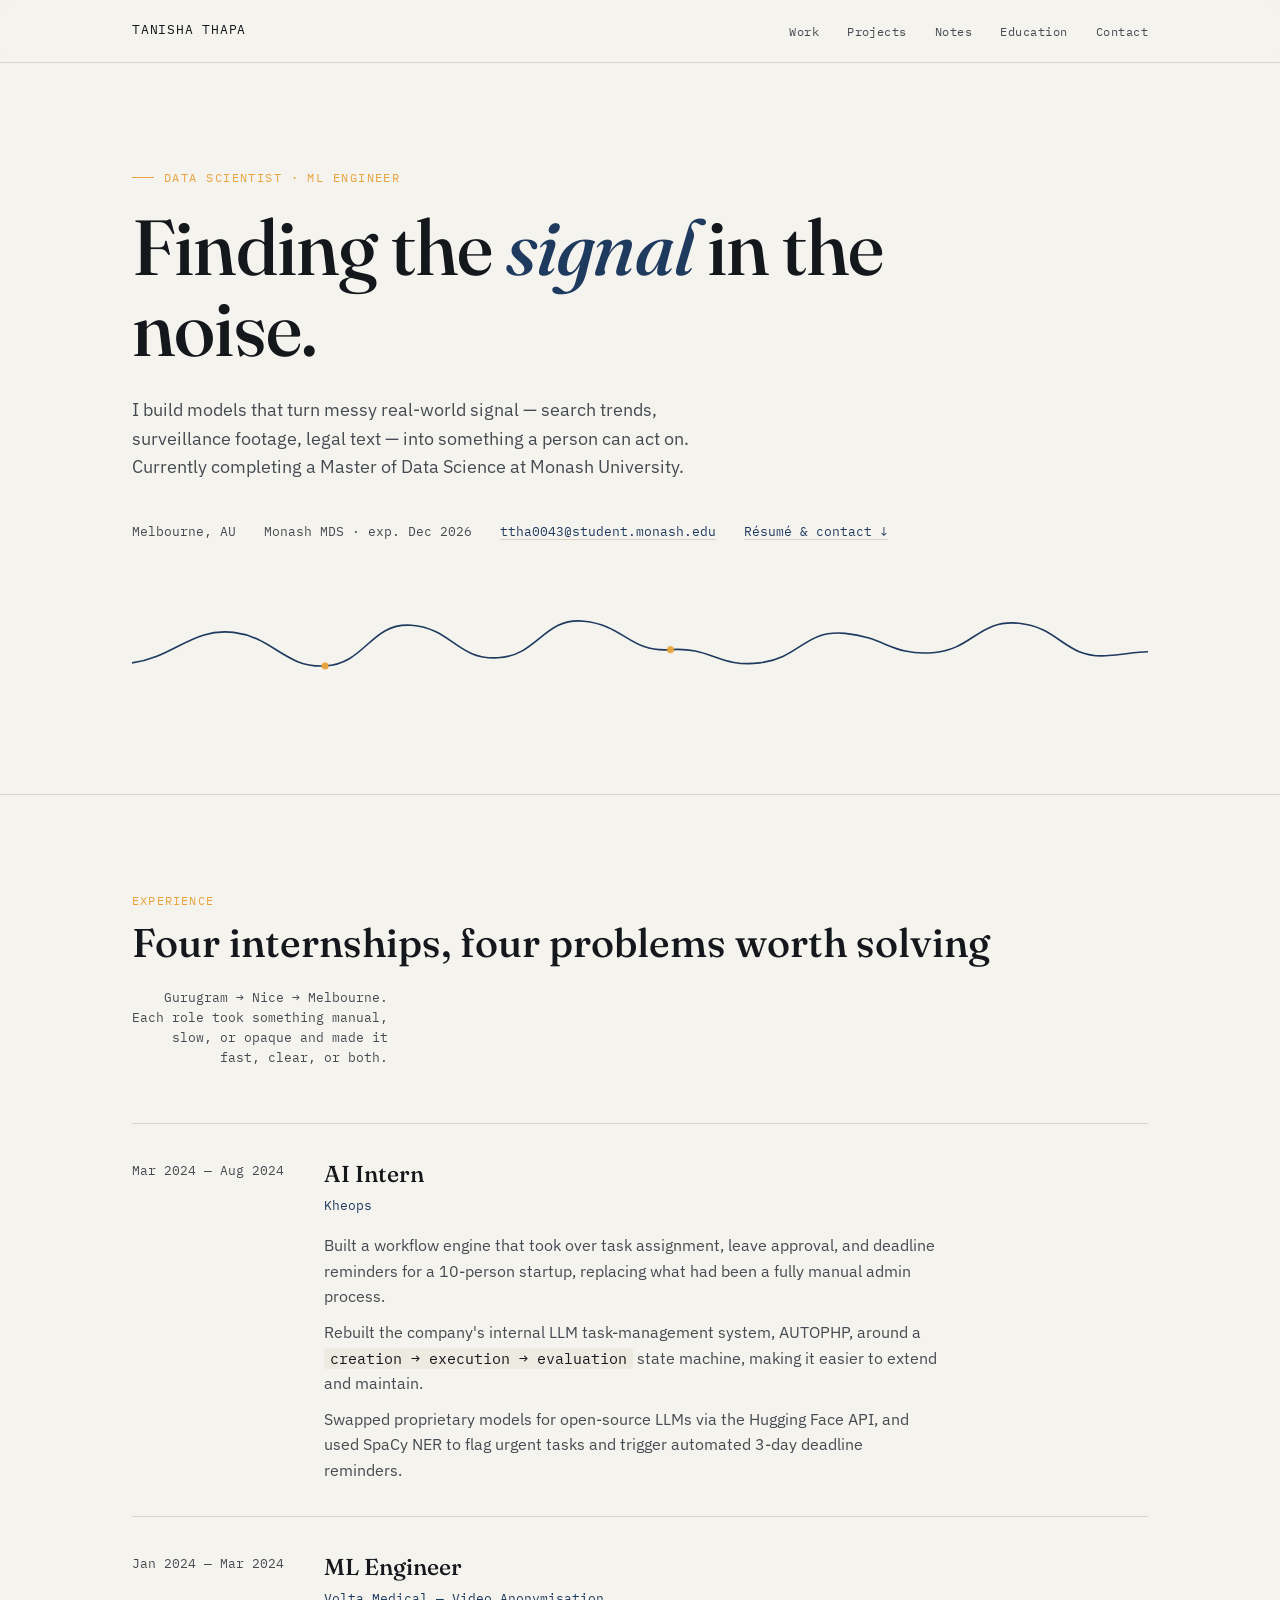
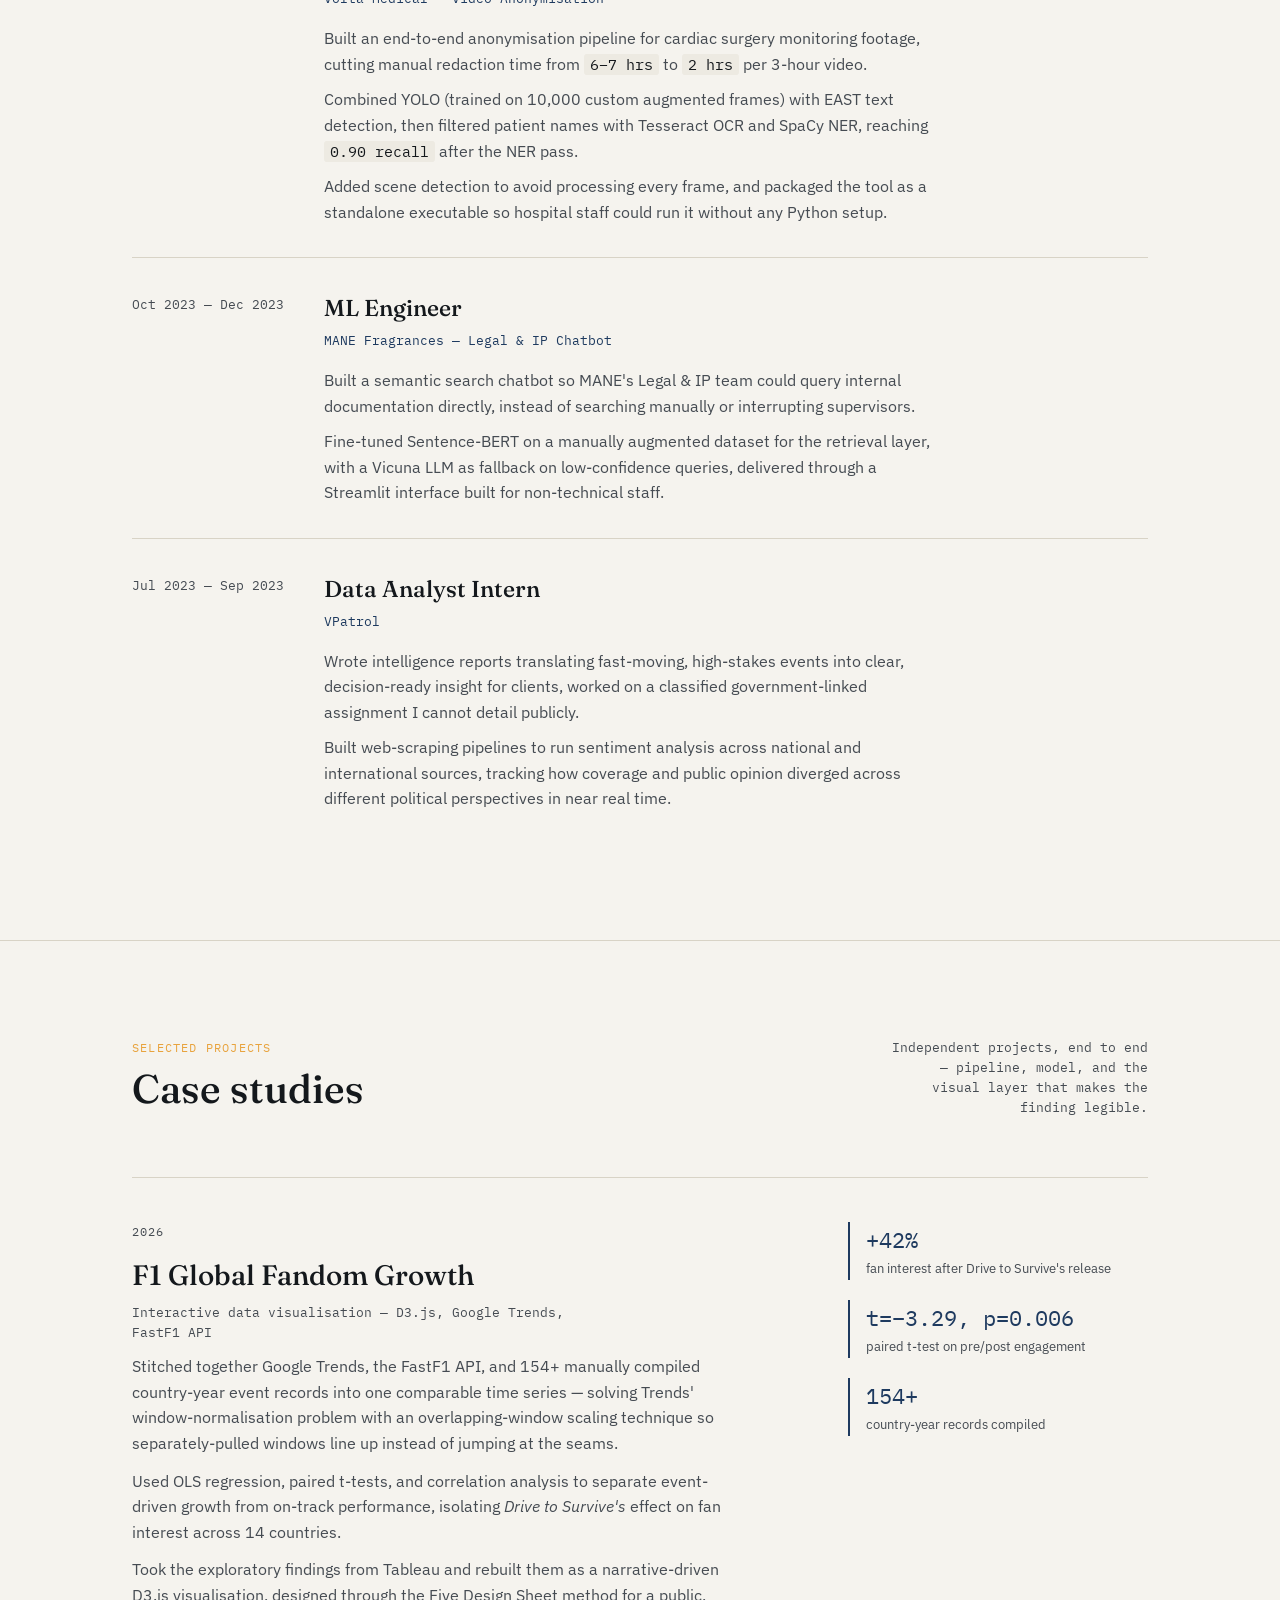
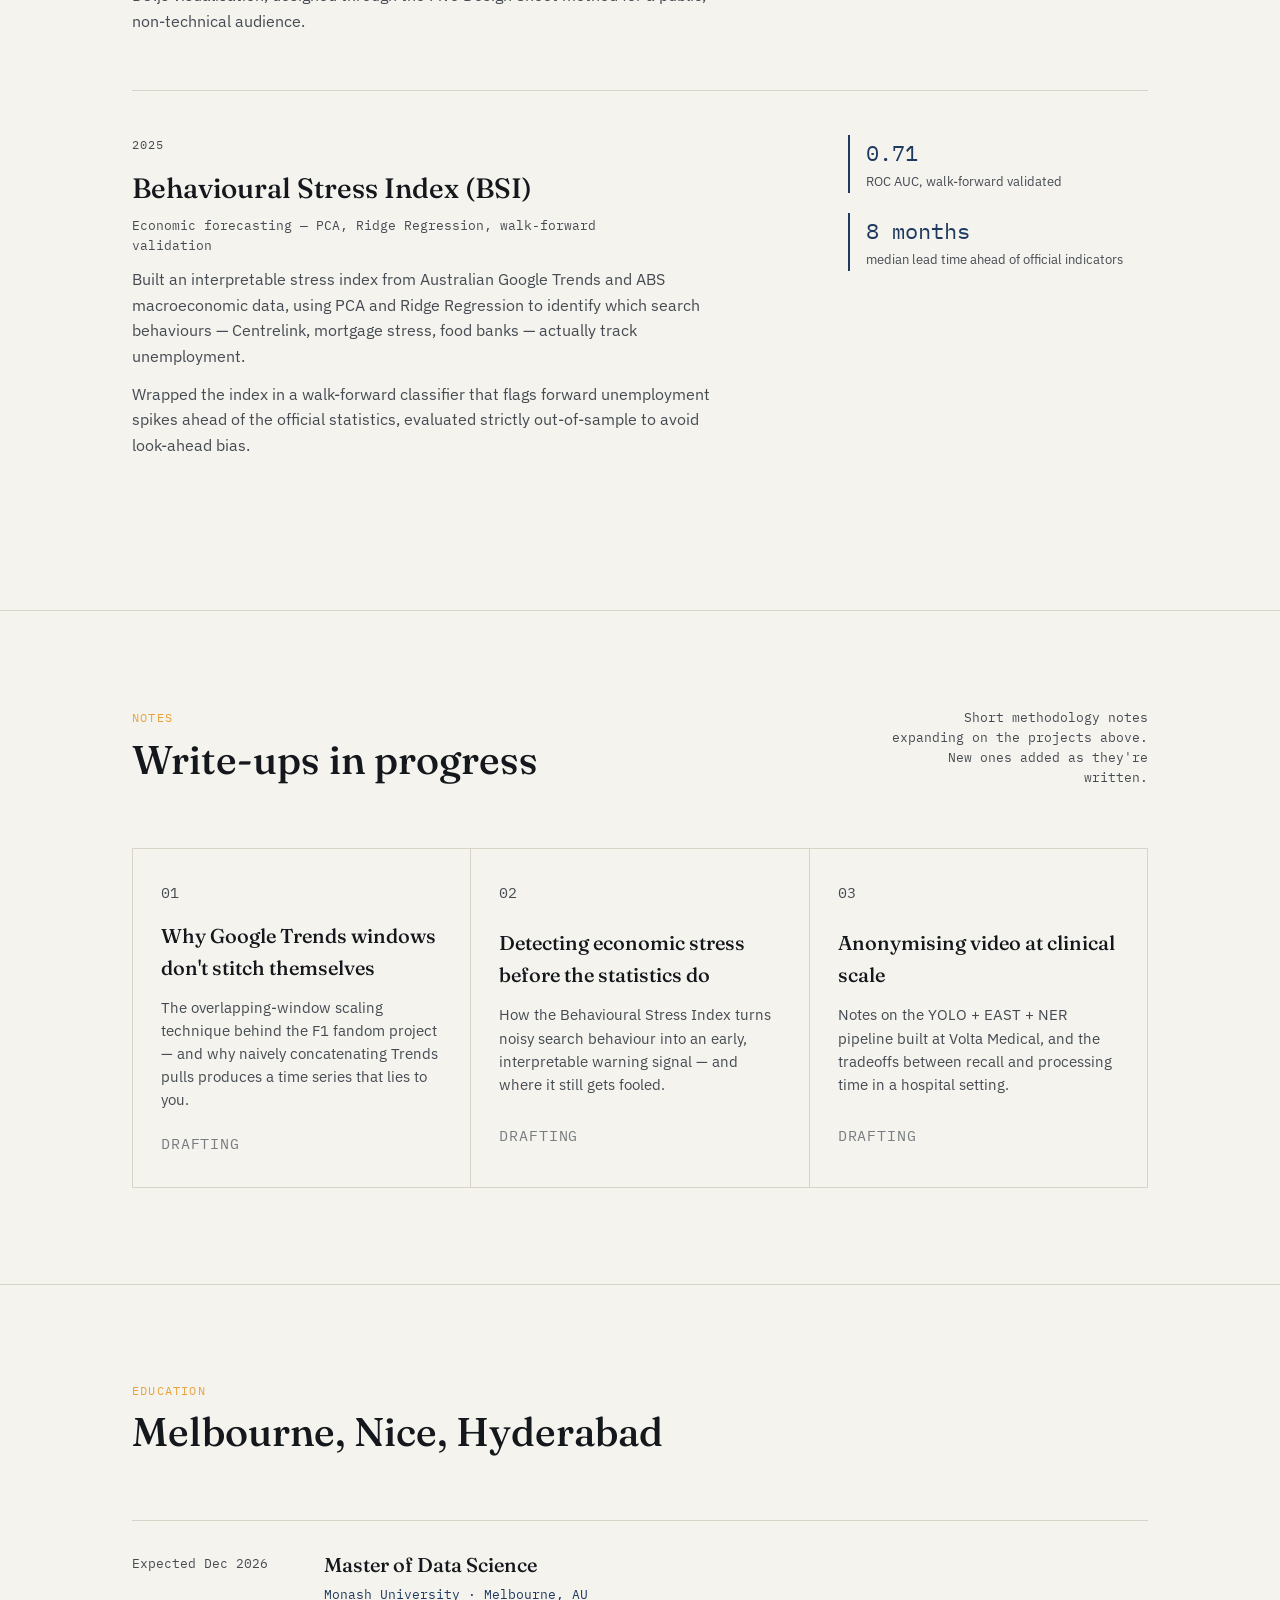
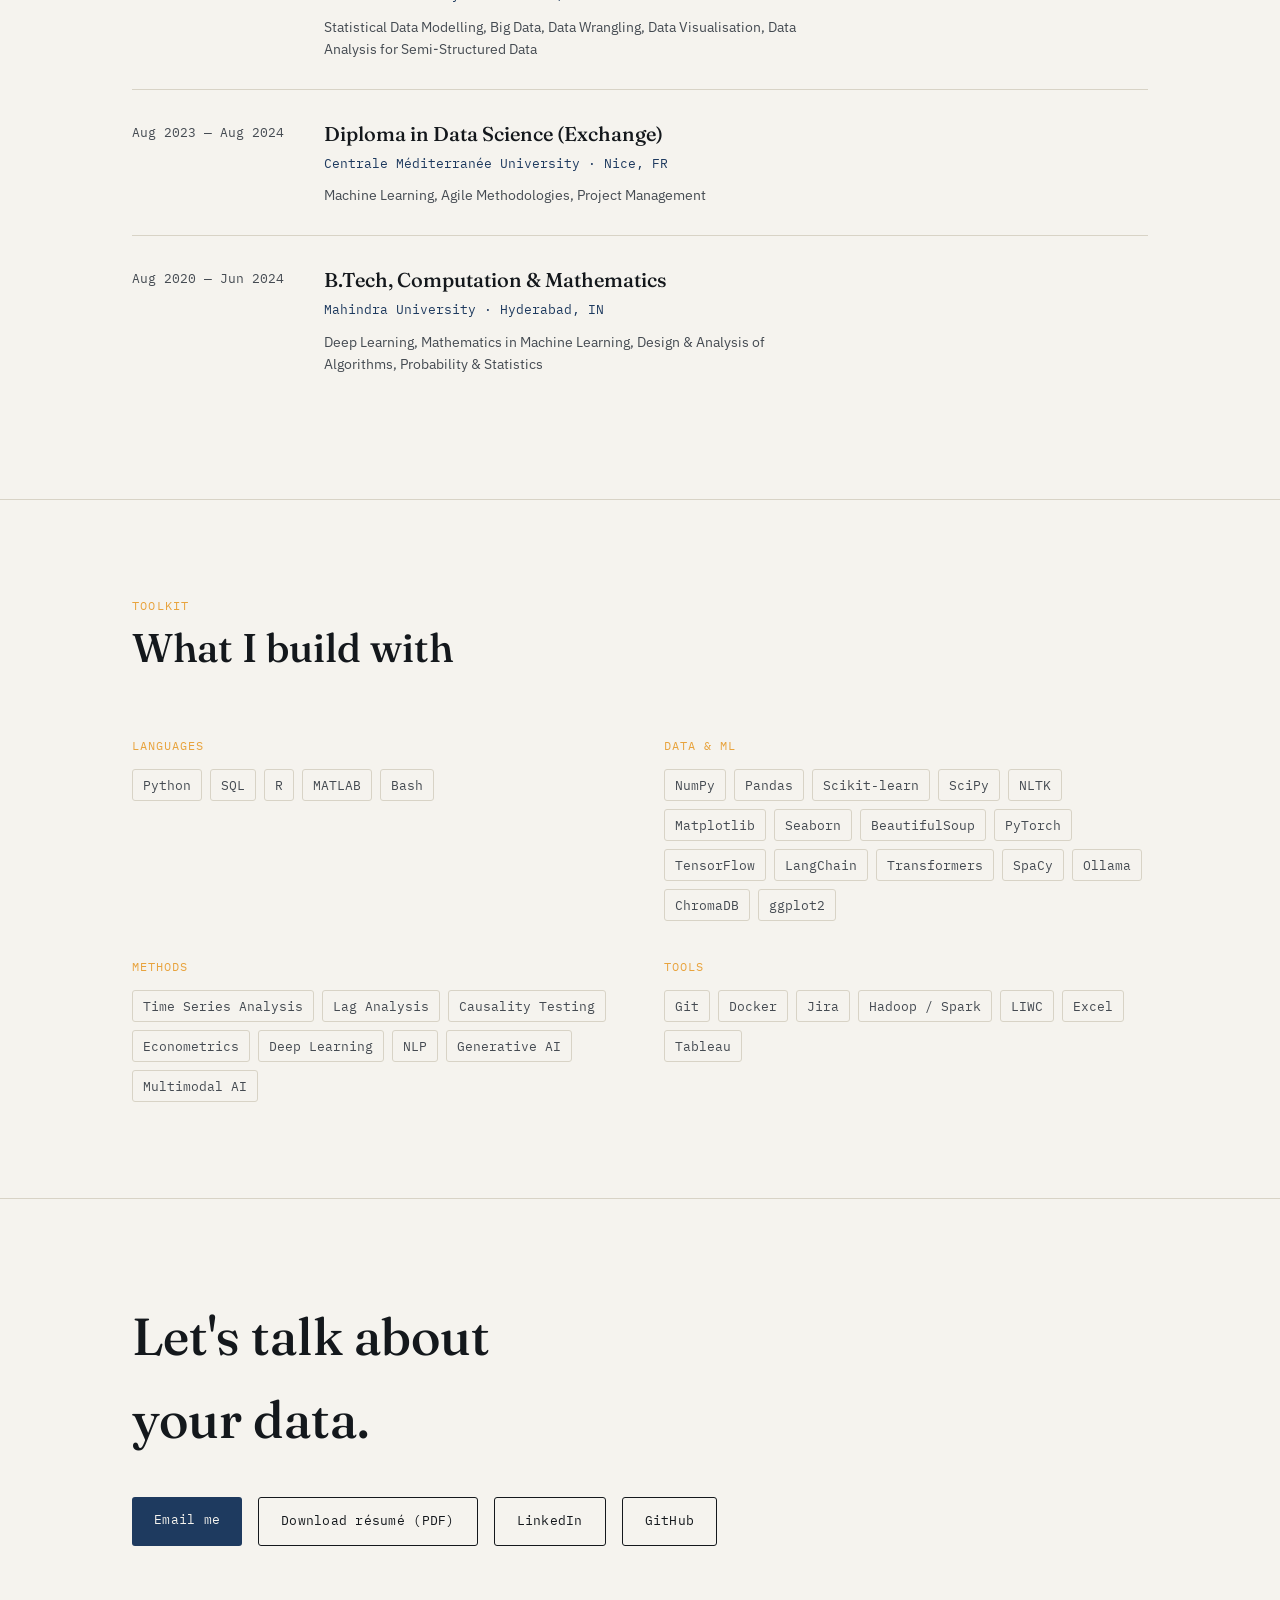
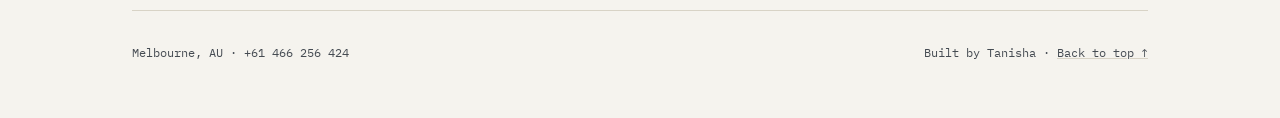
==== index.html @ ec7771fe "added links" ====
<!DOCTYPE html>
<html lang="en">
<head>
<meta charset="UTF-8">
<meta name="viewport" content="width=device-width, initial-scale=1.0">
<title>Tanisha Thapa — Data Scientist / ML Engineer</title>
<meta name="description" content="Portfolio and résumé of Tanisha Thapa, data scientist and ML engineer working across time series, NLP, and computer vision.">
<link rel="preconnect" href="https://fonts.googleapis.com">
<link rel="preconnect" href="https://fonts.gstatic.com" crossorigin>
<link href="https://fonts.googleapis.com/css2?family=Fraunces:ital,opsz,wght@0,9..144,400;0,9..144,500;0,9..144,600;1,9..144,500&family=IBM+Plex+Sans:wght@400;500;600&family=IBM+Plex+Mono:wght@400;500&display=swap" rel="stylesheet">
<style>
  :root{
    --paper:#F5F3EE;
    --paper-dim:#EDEAE2;
    --ink:#14181C;
    --ink-soft:#454B52;
    --line:#D8D3C6;
    --signal:#1E3A5F;
    --signal-soft:#3E5C82;
    --amber:#C4791E;
    --amber-soft:#E8A33D;
    --font-display:'Fraunces', serif;
    --font-body:'IBM Plex Sans', sans-serif;
    --font-mono:'IBM Plex Mono', monospace;
  }

  *{box-sizing:border-box; margin:0; padding:0;}

  html{scroll-behavior:smooth;}

  @media (prefers-reduced-motion: reduce){
    html{scroll-behavior:auto;}
    *{animation-duration:0.01ms !important; animation-iteration-count:1 !important; transition-duration:0.01ms !important;}
  }

  body{
    background:var(--paper);
    color:var(--ink);
    font-family:var(--font-body);
    line-height:1.6;
    -webkit-font-smoothing:antialiased;
    overflow-x:hidden;
  }

  a{color:inherit;}

  .wrap{
    max-width:1080px;
    margin:0 auto;
    padding:0 32px;
  }

  /* ---------- NAV ---------- */
  header.nav{
    position:fixed;
    top:0; left:0; right:0;
    z-index:100;
    background:rgba(245,243,238,0.86);
    backdrop-filter:blur(8px);
    border-bottom:1px solid var(--line);
  }
  .nav-inner{
    max-width:1080px;
    margin:0 auto;
    padding:18px 32px;
    display:flex;
    align-items:center;
    justify-content:space-between;
  }
  .nav-name{
    font-family:var(--font-mono);
    font-size:13px;
    letter-spacing:0.06em;
    text-decoration:none;
  }
  .nav-links{
    display:flex;
    gap:28px;
    list-style:none;
  }
  .nav-links a{
    font-family:var(--font-mono);
    font-size:12px;
    letter-spacing:0.04em;
    text-decoration:none;
    color:var(--ink-soft);
    position:relative;
    padding-bottom:3px;
  }
  .nav-links a:hover, .nav-links a:focus-visible{color:var(--signal);}
  .nav-links a::after{
    content:'';
    position:absolute;
    left:0; right:0; bottom:0;
    height:1px;
    background:var(--signal);
    transform:scaleX(0);
    transform-origin:left;
    transition:transform .25s ease;
  }
  .nav-links a:hover::after{transform:scaleX(1);}
  .nav-toggle{display:none;}

  @media (max-width:680px){
    .nav-links{display:none;}
  }

  /* ---------- HERO ---------- */
  .hero{
    padding:168px 0 96px;
    position:relative;
  }
  .eyebrow{
    font-family:var(--font-mono);
    font-size:12px;
    letter-spacing:0.12em;
    text-transform:uppercase;
    color:var(--amber-soft);
    margin-bottom:20px;
    display:flex;
    align-items:center;
    gap:10px;
  }
  .eyebrow::before{
    content:'';
    width:22px; height:1px;
    background:var(--amber-soft);
    display:inline-block;
  }
  h1.headline{
    font-family:var(--font-display);
    font-weight:500;
    font-size:clamp(40px, 7vw, 78px);
    line-height:1.03;
    letter-spacing:-0.01em;
    max-width:16ch;
  }
  h1.headline em{
    font-style:italic;
    font-weight:500;
    color:var(--signal);
  }
  .hero-sub{
    margin-top:28px;
    max-width:52ch;
    font-size:18px;
    color:var(--ink-soft);
  }
  .hero-meta{
    margin-top:40px;
    display:flex;
    flex-wrap:wrap;
    gap:10px 28px;
    font-family:var(--font-mono);
    font-size:13px;
    color:var(--ink-soft);
  }
  .hero-meta span{display:flex; align-items:center; gap:8px;}
  .hero-meta a{
    color:var(--signal);
    text-decoration:underline;
    text-decoration-color:var(--line);
    text-underline-offset:3px;
  }
  .hero-meta a:hover{text-decoration-color:var(--signal);}

  .signal-line{
    margin-top:64px;
    width:100%;
    height:auto;
    display:block;
  }
  .signal-line path{
    fill:none;
    stroke:var(--signal);
    stroke-width:1.6;
    stroke-linecap:round;
    stroke-linejoin:round;
    stroke-dasharray:1400;
    stroke-dashoffset:1400;
    animation:draw 2.4s ease forwards .3s;
  }
  .signal-line .seam{
    fill:var(--amber-soft);
    opacity:0;
    animation:fadeIn .6s ease forwards;
  }
  @keyframes draw{ to{stroke-dashoffset:0;} }
  @keyframes fadeIn{ to{opacity:1;} }

  /* ---------- SECTION SCAFFOLDING ---------- */
  section{
    padding:96px 0;
    border-top:1px solid var(--line);
  }
  .section-head{
    display:flex;
    justify-content:space-between;
    align-items:baseline;
    flex-wrap:wrap;
    gap:12px;
    margin-bottom:56px;
  }
  .section-tag{
    font-family:var(--font-mono);
    font-size:12px;
    letter-spacing:0.1em;
    text-transform:uppercase;
    color:var(--amber-soft);
  }
  .section-title{
    font-family:var(--font-display);
    font-size:clamp(28px, 3.4vw, 40px);
    font-weight:500;
  }
  .section-note{
    font-family:var(--font-mono);
    font-size:12.5px;
    color:var(--ink-soft);
    max-width:32ch;
    text-align:right;
  }
  @media (max-width:680px){ .section-note{text-align:left;} }

  .reveal{
    opacity:0;
    transform:translateY(18px);
    transition:opacity .6s ease, transform .6s ease;
  }
  .reveal.in{opacity:1; transform:translateY(0);}

  /* ---------- EXPERIENCE ---------- */
  .role{
    display:grid;
    grid-template-columns:160px 1fr;
    gap:32px;
    padding:32px 0;
    border-top:1px solid var(--line);
  }
  .role:first-of-type{border-top:none;}
  .role-dates{
    font-family:var(--font-mono);
    font-size:12.5px;
    color:var(--ink-soft);
    padding-top:4px;
  }
  .role-title{
    font-family:var(--font-display);
    font-size:23px;
    font-weight:500;
  }
  .role-org{
    font-family:var(--font-mono);
    font-size:13px;
    color:var(--signal);
    margin-top:4px;
    margin-bottom:16px;
  }
  .role p{
    color:var(--ink-soft);
    max-width:62ch;
    margin-bottom:10px;
  }
  .role p:last-child{margin-bottom:0;}
  .stat-inline{
    font-family:var(--font-mono);
    color:var(--ink);
    background:var(--paper-dim);
    padding:1px 6px;
    border-radius:3px;
    font-size:0.92em;
  }
  @media (max-width:680px){
    .role{grid-template-columns:1fr;}
  }

  /* ---------- PROJECTS ---------- */
  .project{
    border-top:1px solid var(--line);
    padding:44px 0;
    display:grid;
    grid-template-columns:1fr 300px;
    gap:48px;
  }
  .project:first-of-type{border-top:none;}
  @media (max-width:800px){
    .project{grid-template-columns:1fr;}
  }
  .project-year{
    font-family:var(--font-mono);
    font-size:12px;
    color:var(--amber-soft);
    letter-spacing:0.08em;
  }
  .project-title{
    font-family:var(--font-display);
    font-size:28px;
    font-weight:500;
    margin-top:8px;
    margin-bottom:4px;
  }
  .project-kind{
    font-family:var(--font-mono);
    font-size:12.5px;
    color:var(--ink-soft);
    margin-bottom:18px;
  }
  .project p{
    color:var(--ink-soft);
    max-width:60ch;
    margin-bottom:12px;
  }
  .stat-block{
    display:flex;
    flex-direction:column;
    gap:20px;
  }
  .stat{
    border-left:2px solid var(--signal);
    padding-left:16px;
  }
  .stat .num{
    font-family:var(--font-mono);
    font-size:22px;
    color:var(--signal);
    display:block;
  }
  .stat .label{
    font-size:13px;
    color:var(--ink-soft);
    margin-top:2px;
    display:block;
  }

  /* ---------- NOTES ---------- */
  .notes-grid{
    display:grid;
    grid-template-columns:repeat(3,1fr);
    gap:1px;
    background:var(--line);
    border:1px solid var(--line);
  }
  @media (max-width:800px){
    .notes-grid{grid-template-columns:1fr;}
  }
  .note-card{
    background:var(--paper);
    padding:32px 28px;
    display:flex;
    flex-direction:column;
    min-height:220px;
  }
  .note-num{
    font-family:var(--font-mono);
    font-size:12px;
    color:var(--amber-soft);
    margin-bottom:16px;
  }
  .note-title{
    font-family:var(--font-display);
    font-size:20px;
    font-weight:500;
    margin-bottom:12px;
  }
  .note-card p{
    color:var(--ink-soft);
    font-size:14.5px;
    flex-grow:1;
  }
  .note-status{
    font-family:var(--font-mono);
    font-size:11px;
    letter-spacing:0.06em;
    text-transform:uppercase;
    color:var(--ink-soft);
    margin-top:20px;
    opacity:0.7;
  }

  /* ---------- EDUCATION ---------- */
  .edu-item{
    display:grid;
    grid-template-columns:160px 1fr;
    gap:32px;
    padding:28px 0;
    border-top:1px solid var(--line);
  }
  .edu-item:first-of-type{border-top:none;}
  @media (max-width:680px){ .edu-item{grid-template-columns:1fr;} }
  .edu-dates{
    font-family:var(--font-mono);
    font-size:12.5px;
    color:var(--ink-soft);
    padding-top:4px;
  }
  .edu-degree{
    font-family:var(--font-display);
    font-size:20px;
    font-weight:500;
  }
  .edu-school{
    font-family:var(--font-mono);
    font-size:13px;
    color:var(--signal);
    margin:4px 0 10px;
  }
  .edu-courses{
    color:var(--ink-soft);
    font-size:14px;
    max-width:60ch;
  }

  /* ---------- SKILLS ---------- */
  .skill-groups{
    display:grid;
    grid-template-columns:repeat(2, 1fr);
    gap:36px 48px;
  }
  @media (max-width:680px){ .skill-groups{grid-template-columns:1fr;} }
  .skill-group-title{
    font-family:var(--font-mono);
    font-size:12px;
    letter-spacing:0.08em;
    text-transform:uppercase;
    color:var(--amber-soft);
    margin-bottom:14px;
  }
  .tags{
    display:flex;
    flex-wrap:wrap;
    gap:8px;
  }
  .tag{
    font-family:var(--font-mono);
    font-size:12.5px;
    border:1px solid var(--line);
    padding:5px 10px;
    border-radius:3px;
    color:var(--ink-soft);
  }

  /* ---------- CONTACT / FOOTER ---------- */
  footer{
    padding:96px 0 56px;
    border-top:1px solid var(--line);
  }
  .footer-headline{
    font-family:var(--font-display);
    font-size:clamp(30px, 5vw, 52px);
    font-weight:500;
    max-width:14ch;
    margin-bottom:36px;
  }
  .footer-actions{
    display:flex;
    flex-wrap:wrap;
    gap:16px;
    margin-bottom:64px;
  }
  .btn{
    font-family:var(--font-mono);
    font-size:13px;
    text-decoration:none;
    padding:13px 22px;
    border-radius:3px;
    display:inline-block;
    letter-spacing:0.02em;
  }
  .btn-primary{
    background:var(--signal);
    color:var(--paper);
  }
  .btn-primary:hover{background:var(--signal-soft);}
  .btn-ghost{
    border:1px solid var(--ink);
    color:var(--ink);
  }
  .btn-ghost:hover{background:var(--ink); color:var(--paper);}
  .footer-bottom{
    display:flex;
    justify-content:space-between;
    align-items:center;
    flex-wrap:wrap;
    gap:16px;
    font-family:var(--font-mono);
    font-size:12px;
    color:var(--ink-soft);
    padding-top:32px;
    border-top:1px solid var(--line);
  }
  .footer-bottom a{text-decoration:underline; text-decoration-color:var(--line);}
  .footer-bottom a:hover{color:var(--signal); text-decoration-color:var(--signal);}

  /* focus visibility */
  a:focus-visible, button:focus-visible{
    outline:2px solid var(--signal);
    outline-offset:3px;
  }
</style>
</head>
<body>

<header class="nav">
  <div class="nav-inner">
    <a href="#top" class="nav-name">TANISHA THAPA</a>
    <ul class="nav-links">
      <li><a href="#work">Work</a></li>
      <li><a href="#projects">Projects</a></li>
      <li><a href="#notes">Notes</a></li>
      <li><a href="#education">Education</a></li>
      <li><a href="#contact">Contact</a></li>
    </ul>
  </div>
</header>

<main id="top">

  <!-- HERO -->
  <section class="hero" style="border-top:none; padding-bottom:96px;">
    <div class="wrap">
      <p class="eyebrow">Data Scientist · ML Engineer</p>
      <h1 class="headline">Finding the <em>signal</em> in the noise.</h1>
      <p class="hero-sub">I build models that turn messy real-world signal — search trends, surveillance footage, legal text — into something a person can act on. Currently completing a Master of Data Science at Monash University.</p>
      <div class="hero-meta">
        <span>Melbourne, AU</span>
        <span>Monash MDS · exp. Dec 2026</span>
        <span><a href="mailto:ttha0043@student.monash.edu">ttha0043@student.monash.edu</a></span>
        <span><a href="#contact">Résumé &amp; contact ↓</a></span>
      </div>

      <svg class="signal-line" viewBox="0 0 1000 90" preserveAspectRatio="none" aria-hidden="true">
        <path d="M0,55 C40,50 60,20 100,25 C140,30 150,60 190,58 L190,58 C230,56 235,15 275,18 C315,21 320,52 360,50
                 C400,48 405,10 445,14 C485,18 490,45 530,42 L530,42 C570,39 578,60 618,55 C658,50 662,22 702,26
                 C742,30 748,48 788,45 C828,42 833,12 873,16 C913,20 918,50 958,48 C978,47 985,44 1000,44"/>
        <circle class="seam" cx="190" cy="58" r="3.5" style="animation-delay:1.1s"/>
        <circle class="seam" cx="530" cy="42" r="3.5" style="animation-delay:1.6s"/>
      </svg>
    </div>
  </section>

  <!-- EXPERIENCE -->
  <section id="work">
    <div class="wrap">
      <div class="section-head reveal">
        <div>
          <p class="section-tag">Experience</p>
          <h2 class="section-title">Four internships, four problems worth solving</h2>
        </div>
        <p class="section-note">Gurugram → Nice → Melbourne. Each role took something manual, slow, or opaque and made it fast, clear, or both.</p>
      </div>

      <div class="role reveal">
        <div class="role-dates">Mar 2024 — Aug 2024</div>
        <div>
          <div class="role-title">AI Intern</div>
          <div class="role-org">Kheops</div>
          <p>Built a workflow engine that took over task assignment, leave approval, and deadline reminders for a 10-person startup, replacing what had been a fully manual admin process.</p>
          <p>Rebuilt the company's internal LLM task-management system, AUTOPHP, around a <span class="stat-inline">creation → execution → evaluation</span> state machine, making it easier to extend and maintain.</p>
          <p>Swapped proprietary models for open-source LLMs via the Hugging Face API, and used SpaCy NER to flag urgent tasks and trigger automated 3-day deadline reminders.</p>
        </div>
      </div>

      <div class="role reveal">
        <div class="role-dates">Jan 2024 — Mar 2024</div>
        <div>
          <div class="role-title">ML Engineer</div>
          <div class="role-org">Volta Medical — Video Anonymisation</div>
          <p>Built an end-to-end anonymisation pipeline for cardiac surgery monitoring footage, cutting manual redaction time from <span class="stat-inline">6–7 hrs</span> to <span class="stat-inline">2 hrs</span> per 3-hour video.</p>
          <p>Combined YOLO (trained on 10,000 custom augmented frames) with EAST text detection, then filtered patient names with Tesseract OCR and SpaCy NER, reaching <span class="stat-inline">0.90 recall</span> after the NER pass.</p>
          <p>Added scene detection to avoid processing every frame, and packaged the tool as a standalone executable so hospital staff could run it without any Python setup.</p>
        </div>
      </div>

      <div class="role reveal">
        <div class="role-dates">Oct 2023 — Dec 2023</div>
        <div>
          <div class="role-title">ML Engineer</div>
          <div class="role-org">MANE Fragrances — Legal &amp; IP Chatbot</div>
          <p>Built a semantic search chatbot so MANE's Legal &amp; IP team could query internal documentation directly, instead of searching manually or interrupting supervisors.</p>
          <p>Fine-tuned Sentence-BERT on a manually augmented dataset for the retrieval layer, with a Vicuna LLM as fallback on low-confidence queries, delivered through a Streamlit interface built for non-technical staff.</p>
        </div>
      </div>

      <div class="role reveal">
        <div class="role-dates">Jul 2023 — Sep 2023</div>
        <div>
          <div class="role-title">Data Analyst Intern</div>
          <div class="role-org">VPatrol</div>
          <p>Wrote intelligence reports translating fast-moving, high-stakes events into clear, decision-ready insight for clients, worked on a classified government-linked assignment I cannot detail publicly.</p>
          <p>Built web-scraping pipelines to run sentiment analysis across national and international sources, tracking how coverage and public opinion diverged across different political perspectives in near real time.</p>
        </div>
      </div>
    </div>
  </section>

  <!-- PROJECTS -->
  <section id="projects">
    <div class="wrap">
      <div class="section-head reveal">
        <div>
          <p class="section-tag">Selected Projects</p>
          <h2 class="section-title">Case studies</h2>
        </div>
        <p class="section-note">Independent projects, end to end — pipeline, model, and the visual layer that makes the finding legible.</p>
      </div>

      <div class="project reveal">
        <div>
          <p class="project-year">2026</p>
          <h3 class="project-title">F1 Global Fandom Growth</h3>
          <p class="project-kind">Interactive data visualisation — D3.js, Google Trends, FastF1 API</p>
          <p>Stitched together Google Trends, the FastF1 API, and 154+ manually compiled country-year event records into one comparable time series — solving Trends' window-normalisation problem with an overlapping-window scaling technique so separately-pulled windows line up instead of jumping at the seams.</p>
          <p>Used OLS regression, paired t-tests, and correlation analysis to separate event-driven growth from on-track performance, isolating <em>Drive to Survive's</em> effect on fan interest across 14 countries.</p>
          <p>Took the exploratory findings from Tableau and rebuilt them as a narrative-driven D3.js visualisation, designed through the Five Design Sheet method for a public, non-technical audience.</p>
        </div>
        <div class="stat-block">
          <div class="stat"><span class="num">+42%</span><span class="label">fan interest after Drive to Survive's release</span></div>
          <div class="stat"><span class="num">t=−3.29, p=0.006</span><span class="label">paired t-test on pre/post engagement</span></div>
          <div class="stat"><span class="num">154+</span><span class="label">country-year records compiled</span></div>
        </div>
      </div>

      <div class="project reveal">
        <div>
          <p class="project-year">2025</p>
          <h3 class="project-title">Behavioural Stress Index (BSI)</h3>
          <p class="project-kind">Economic forecasting — PCA, Ridge Regression, walk-forward validation</p>
          <p>Built an interpretable stress index from Australian Google Trends and ABS macroeconomic data, using PCA and Ridge Regression to identify which search behaviours — Centrelink, mortgage stress, food banks — actually track unemployment.</p>
          <p>Wrapped the index in a walk-forward classifier that flags forward unemployment spikes ahead of the official statistics, evaluated strictly out-of-sample to avoid look-ahead bias.</p>
        </div>
        <div class="stat-block">
          <div class="stat"><span class="num">0.71</span><span class="label">ROC AUC, walk-forward validated</span></div>
          <div class="stat"><span class="num">8 months</span><span class="label">median lead time ahead of official indicators</span></div>
        </div>
      </div>
    </div>
  </section>

  <!-- NOTES / RESEARCH WRITE-UPS -->
  <section id="notes">
    <div class="wrap">
      <div class="section-head reveal">
        <div>
          <p class="section-tag">Notes</p>
          <h2 class="section-title">Write-ups in progress</h2>
        </div>
        <p class="section-note">Short methodology notes expanding on the projects above. New ones added as they're written.</p>
      </div>

      <div class="notes-grid reveal">
        <div class="note-card">
          <p class="note-num">01</p>
          <h3 class="note-title">Why Google Trends windows don't stitch themselves</h3>
          <p>The overlapping-window scaling technique behind the F1 fandom project — and why naively concatenating Trends pulls produces a time series that lies to you.</p>
          <p class="note-status">Drafting</p>
        </div>
        <div class="note-card">
          <p class="note-num">02</p>
          <h3 class="note-title">Detecting economic stress before the statistics do</h3>
          <p>How the Behavioural Stress Index turns noisy search behaviour into an early, interpretable warning signal — and where it still gets fooled.</p>
          <p class="note-status">Drafting</p>
        </div>
        <div class="note-card">
          <p class="note-num">03</p>
          <h3 class="note-title">Anonymising video at clinical scale</h3>
          <p>Notes on the YOLO + EAST + NER pipeline built at Volta Medical, and the tradeoffs between recall and processing time in a hospital setting.</p>
          <p class="note-status">Drafting</p>
        </div>
      </div>
    </div>
  </section>

  <!-- EDUCATION -->
  <section id="education">
    <div class="wrap">
      <div class="section-head reveal">
        <div>
          <p class="section-tag">Education</p>
          <h2 class="section-title">Melbourne, Nice, Hyderabad</h2>
        </div>
      </div>

      <div class="edu-item reveal">
        <div class="edu-dates">Expected Dec 2026</div>
        <div>
          <div class="edu-degree">Master of Data Science</div>
          <div class="edu-school">Monash University · Melbourne, AU</div>
          <p class="edu-courses">Statistical Data Modelling, Big Data, Data Wrangling, Data Visualisation, Data Analysis for Semi-Structured Data</p>
        </div>
      </div>

      <div class="edu-item reveal">
        <div class="edu-dates">Aug 2023 — Aug 2024</div>
        <div>
          <div class="edu-degree">Diploma in Data Science (Exchange)</div>
          <div class="edu-school">Centrale Méditerranée University · Nice, FR</div>
          <p class="edu-courses">Machine Learning, Agile Methodologies, Project Management</p>
        </div>
      </div>

      <div class="edu-item reveal">
        <div class="edu-dates">Aug 2020 — Jun 2024</div>
        <div>
          <div class="edu-degree">B.Tech, Computation &amp; Mathematics</div>
          <div class="edu-school">Mahindra University · Hyderabad, IN</div>
          <p class="edu-courses">Deep Learning, Mathematics in Machine Learning, Design &amp; Analysis of Algorithms, Probability &amp; Statistics</p>
        </div>
      </div>
    </div>
  </section>

  <!-- SKILLS -->
  <section id="skills">
    <div class="wrap">
      <div class="section-head reveal">
        <div>
          <p class="section-tag">Toolkit</p>
          <h2 class="section-title">What I build with</h2>
        </div>
      </div>

      <div class="skill-groups reveal">
        <div>
          <p class="skill-group-title">Languages</p>
          <div class="tags">
            <span class="tag">Python</span><span class="tag">SQL</span><span class="tag">R</span><span class="tag">MATLAB</span><span class="tag">Bash</span>
          </div>
        </div>
        <div>
          <p class="skill-group-title">Data &amp; ML</p>
          <div class="tags">
            <span class="tag">NumPy</span><span class="tag">Pandas</span><span class="tag">Scikit-learn</span><span class="tag">SciPy</span><span class="tag">NLTK</span><span class="tag">Matplotlib</span><span class="tag">Seaborn</span><span class="tag">BeautifulSoup</span><span class="tag">PyTorch</span><span class="tag">TensorFlow</span><span class="tag">LangChain</span><span class="tag">Transformers</span><span class="tag">SpaCy</span><span class="tag">Ollama</span><span class="tag">ChromaDB</span><span class="tag">ggplot2</span>
          </div>
        </div>
        <div>
          <p class="skill-group-title">Methods</p>
          <div class="tags">
            <span class="tag">Time Series Analysis</span><span class="tag">Lag Analysis</span><span class="tag">Causality Testing</span><span class="tag">Econometrics</span><span class="tag">Deep Learning</span><span class="tag">NLP</span><span class="tag">Generative AI</span><span class="tag">Multimodal AI</span>
          </div>
        </div>
        <div>
          <p class="skill-group-title">Tools</p>
          <div class="tags">
            <span class="tag">Git</span><span class="tag">Docker</span><span class="tag">Jira</span><span class="tag">Hadoop / Spark</span><span class="tag">LIWC</span><span class="tag">Excel</span><span class="tag">Tableau</span>
          </div>
        </div>
      </div>
    </div>
  </section>

  <!-- CONTACT / FOOTER -->
  <footer id="contact">
    <div class="wrap">
      <h2 class="footer-headline reveal">Let's talk about your data.</h2>
      <div class="footer-actions reveal">
        <a class="btn btn-primary" href="mailto:ttha0043@student.monash.edu">Email me</a>
        <a class="btn btn-ghost" href="Tanisha_Thapa_Resume.pdf" download>Download résumé (PDF)</a>
        <a class="btn btn-ghost" href="https://www.linkedin.com/in/tanisha-thapa-26b1b5231/" target="_blank" rel="noopener">LinkedIn</a>
        <a class="btn btn-ghost" href="https://github.com/dead-phoenix" target="_blank" rel="noopener">GitHub</a>
      </div>
      <div class="footer-bottom">
        <span>Melbourne, AU · +61 466 256 424</span>
        <span>Built by Tanisha · <a href="#top">Back to top ↑</a></span>
      </div>
    </div>
  </footer>

</main>

<script>
  // Scroll-reveal
  const revealEls = document.querySelectorAll('.reveal');
  if ('IntersectionObserver' in window){
    const io = new IntersectionObserver((entries)=>{
      entries.forEach(e=>{
        if(e.isIntersecting){ e.target.classList.add('in'); io.unobserve(e.target); }
      });
    }, {threshold:0.12});
    revealEls.forEach(el=>io.observe(el));
  } else {
    revealEls.forEach(el=>el.classList.add('in'));
  }
</script>

</body>
</html>
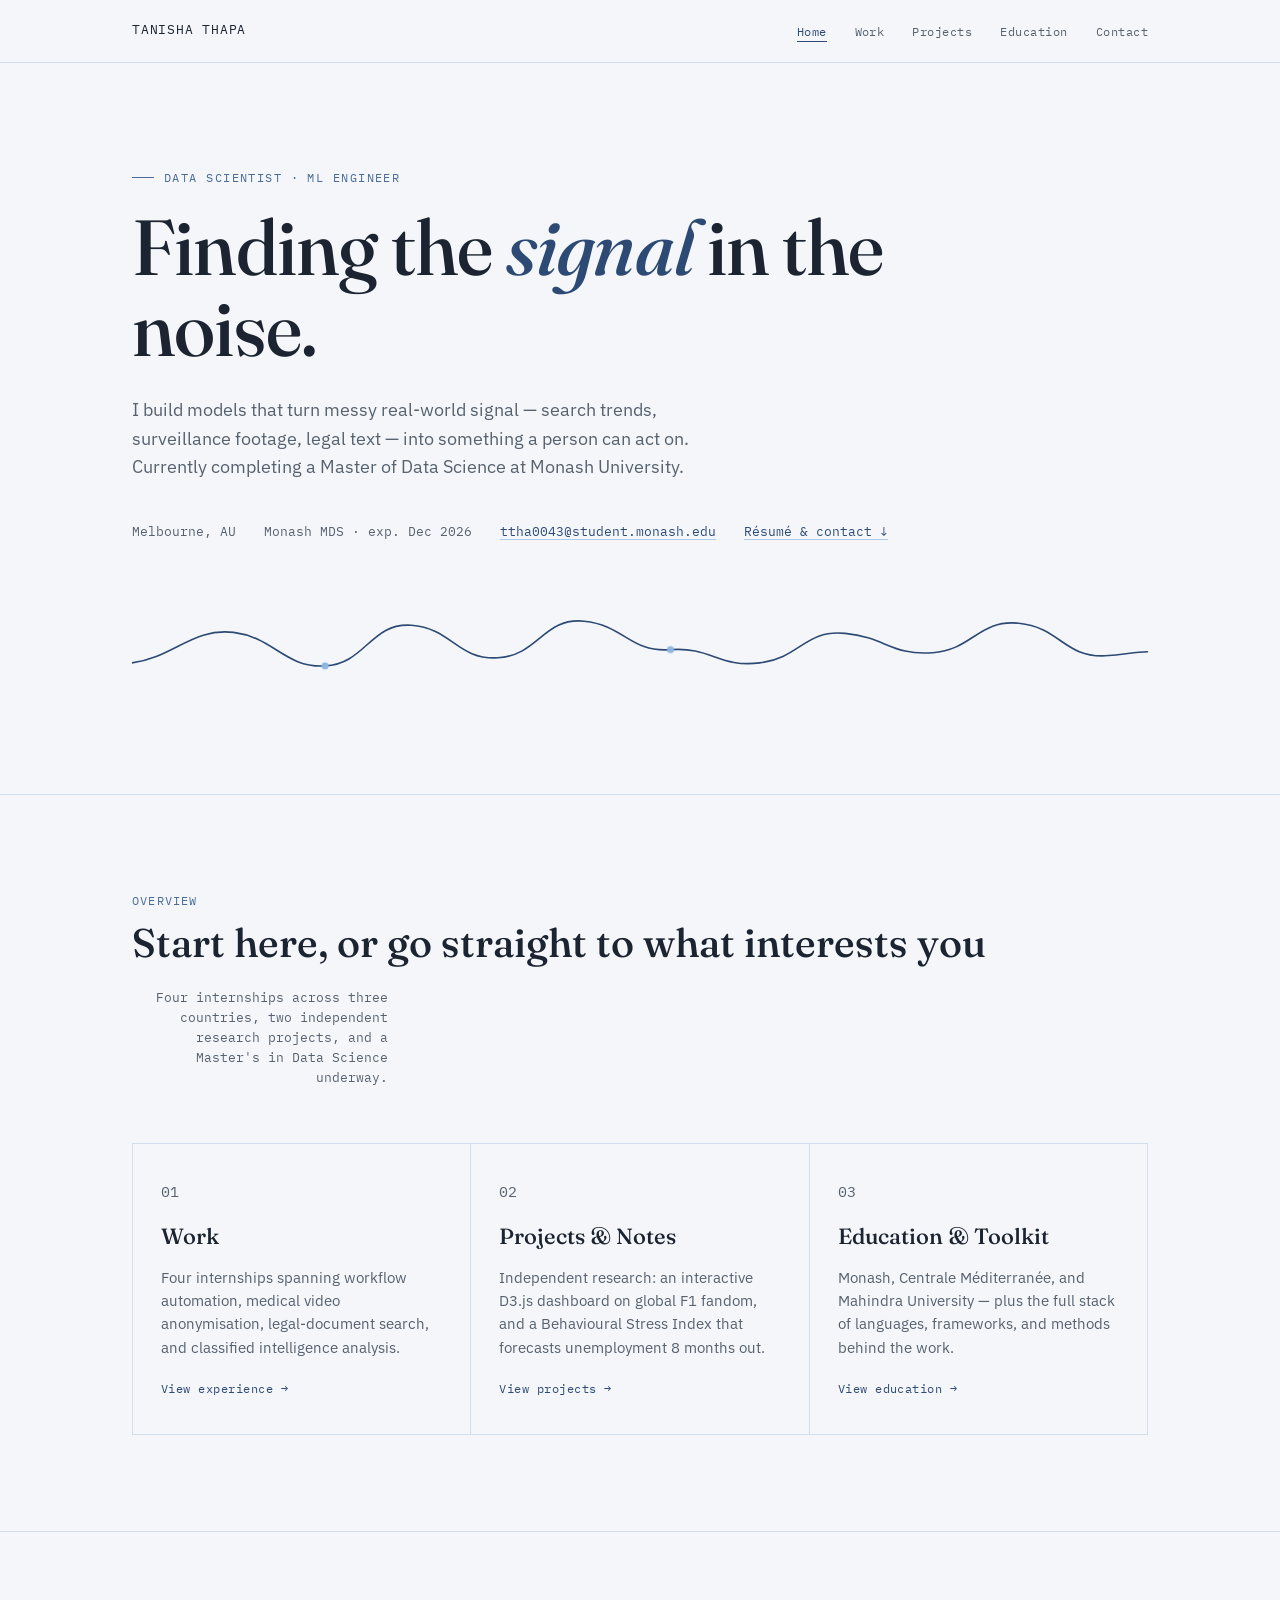
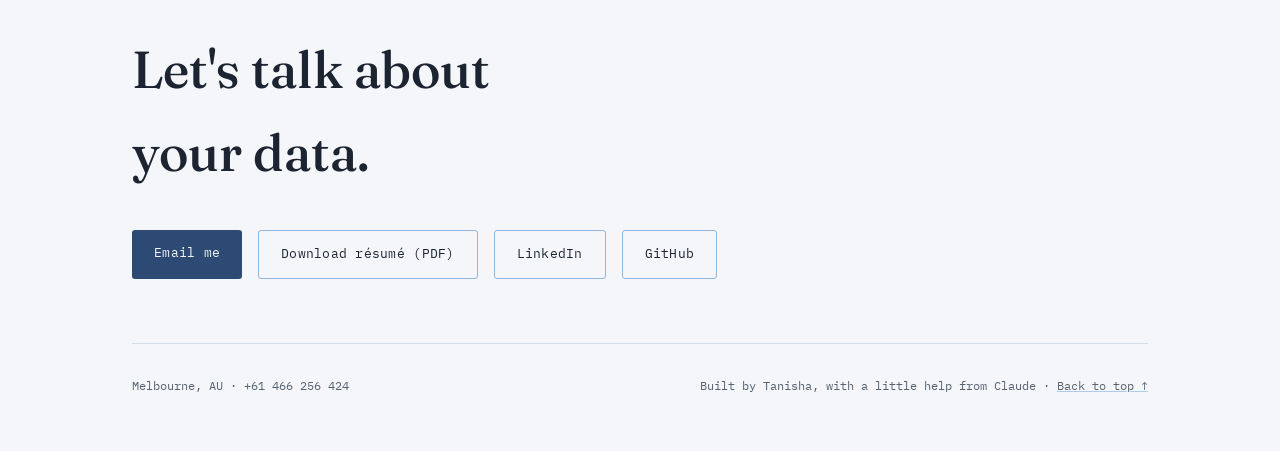
==== commit 38a28767: "we makin changes" ====
--- a/index.html
+++ b/index.html
@@ -5,509 +5,18 @@
 <meta name="viewport" content="width=device-width, initial-scale=1.0">
 <title>Tanisha Thapa — Data Scientist / ML Engineer</title>
 <meta name="description" content="Portfolio and résumé of Tanisha Thapa, data scientist and ML engineer working across time series, NLP, and computer vision.">
-<link rel="preconnect" href="https://fonts.googleapis.com">
-<link rel="preconnect" href="https://fonts.gstatic.com" crossorigin>
-<link href="https://fonts.googleapis.com/css2?family=Fraunces:ital,opsz,wght@0,9..144,400;0,9..144,500;0,9..144,600;1,9..144,500&family=IBM+Plex+Sans:wght@400;500;600&family=IBM+Plex+Mono:wght@400;500&display=swap" rel="stylesheet">
-<style>
-  :root{
-    --paper:#F5F3EE;
-    --paper-dim:#EDEAE2;
-    --ink:#14181C;
-    --ink-soft:#454B52;
-    --line:#D8D3C6;
-    --signal:#1E3A5F;
-    --signal-soft:#3E5C82;
-    --amber:#C4791E;
-    --amber-soft:#E8A33D;
-    --font-display:'Fraunces', serif;
-    --font-body:'IBM Plex Sans', sans-serif;
-    --font-mono:'IBM Plex Mono', monospace;
-  }
-
-  *{box-sizing:border-box; margin:0; padding:0;}
-
-  html{scroll-behavior:smooth;}
-
-  @media (prefers-reduced-motion: reduce){
-    html{scroll-behavior:auto;}
-    *{animation-duration:0.01ms !important; animation-iteration-count:1 !important; transition-duration:0.01ms !important;}
-  }
-
-  body{
-    background:var(--paper);
-    color:var(--ink);
-    font-family:var(--font-body);
-    line-height:1.6;
-    -webkit-font-smoothing:antialiased;
-    overflow-x:hidden;
-  }
-
-  a{color:inherit;}
-
-  .wrap{
-    max-width:1080px;
-    margin:0 auto;
-    padding:0 32px;
-  }
-
-  /* ---------- NAV ---------- */
-  header.nav{
-    position:fixed;
-    top:0; left:0; right:0;
-    z-index:100;
-    background:rgba(245,243,238,0.86);
-    backdrop-filter:blur(8px);
-    border-bottom:1px solid var(--line);
-  }
-  .nav-inner{
-    max-width:1080px;
-    margin:0 auto;
-    padding:18px 32px;
-    display:flex;
-    align-items:center;
-    justify-content:space-between;
-  }
-  .nav-name{
-    font-family:var(--font-mono);
-    font-size:13px;
-    letter-spacing:0.06em;
-    text-decoration:none;
-  }
-  .nav-links{
-    display:flex;
-    gap:28px;
-    list-style:none;
-  }
-  .nav-links a{
-    font-family:var(--font-mono);
-    font-size:12px;
-    letter-spacing:0.04em;
-    text-decoration:none;
-    color:var(--ink-soft);
-    position:relative;
-    padding-bottom:3px;
-  }
-  .nav-links a:hover, .nav-links a:focus-visible{color:var(--signal);}
-  .nav-links a::after{
-    content:'';
-    position:absolute;
-    left:0; right:0; bottom:0;
-    height:1px;
-    background:var(--signal);
-    transform:scaleX(0);
-    transform-origin:left;
-    transition:transform .25s ease;
-  }
-  .nav-links a:hover::after{transform:scaleX(1);}
-  .nav-toggle{display:none;}
-
-  @media (max-width:680px){
-    .nav-links{display:none;}
-  }
-
-  /* ---------- HERO ---------- */
-  .hero{
-    padding:168px 0 96px;
-    position:relative;
-  }
-  .eyebrow{
-    font-family:var(--font-mono);
-    font-size:12px;
-    letter-spacing:0.12em;
-    text-transform:uppercase;
-    color:var(--amber-soft);
-    margin-bottom:20px;
-    display:flex;
-    align-items:center;
-    gap:10px;
-  }
-  .eyebrow::before{
-    content:'';
-    width:22px; height:1px;
-    background:var(--amber-soft);
-    display:inline-block;
-  }
-  h1.headline{
-    font-family:var(--font-display);
-    font-weight:500;
-    font-size:clamp(40px, 7vw, 78px);
-    line-height:1.03;
-    letter-spacing:-0.01em;
-    max-width:16ch;
-  }
-  h1.headline em{
-    font-style:italic;
-    font-weight:500;
-    color:var(--signal);
-  }
-  .hero-sub{
-    margin-top:28px;
-    max-width:52ch;
-    font-size:18px;
-    color:var(--ink-soft);
-  }
-  .hero-meta{
-    margin-top:40px;
-    display:flex;
-    flex-wrap:wrap;
-    gap:10px 28px;
-    font-family:var(--font-mono);
-    font-size:13px;
-    color:var(--ink-soft);
-  }
-  .hero-meta span{display:flex; align-items:center; gap:8px;}
-  .hero-meta a{
-    color:var(--signal);
-    text-decoration:underline;
-    text-decoration-color:var(--line);
-    text-underline-offset:3px;
-  }
-  .hero-meta a:hover{text-decoration-color:var(--signal);}
-
-  .signal-line{
-    margin-top:64px;
-    width:100%;
-    height:auto;
-    display:block;
-  }
-  .signal-line path{
-    fill:none;
-    stroke:var(--signal);
-    stroke-width:1.6;
-    stroke-linecap:round;
-    stroke-linejoin:round;
-    stroke-dasharray:1400;
-    stroke-dashoffset:1400;
-    animation:draw 2.4s ease forwards .3s;
-  }
-  .signal-line .seam{
-    fill:var(--amber-soft);
-    opacity:0;
-    animation:fadeIn .6s ease forwards;
-  }
-  @keyframes draw{ to{stroke-dashoffset:0;} }
-  @keyframes fadeIn{ to{opacity:1;} }
-
-  /* ---------- SECTION SCAFFOLDING ---------- */
-  section{
-    padding:96px 0;
-    border-top:1px solid var(--line);
-  }
-  .section-head{
-    display:flex;
-    justify-content:space-between;
-    align-items:baseline;
-    flex-wrap:wrap;
-    gap:12px;
-    margin-bottom:56px;
-  }
-  .section-tag{
-    font-family:var(--font-mono);
-    font-size:12px;
-    letter-spacing:0.1em;
-    text-transform:uppercase;
-    color:var(--amber-soft);
-  }
-  .section-title{
-    font-family:var(--font-display);
-    font-size:clamp(28px, 3.4vw, 40px);
-    font-weight:500;
-  }
-  .section-note{
-    font-family:var(--font-mono);
-    font-size:12.5px;
-    color:var(--ink-soft);
-    max-width:32ch;
-    text-align:right;
-  }
-  @media (max-width:680px){ .section-note{text-align:left;} }
-
-  .reveal{
-    opacity:0;
-    transform:translateY(18px);
-    transition:opacity .6s ease, transform .6s ease;
-  }
-  .reveal.in{opacity:1; transform:translateY(0);}
-
-  /* ---------- EXPERIENCE ---------- */
-  .role{
-    display:grid;
-    grid-template-columns:160px 1fr;
-    gap:32px;
-    padding:32px 0;
-    border-top:1px solid var(--line);
-  }
-  .role:first-of-type{border-top:none;}
-  .role-dates{
-    font-family:var(--font-mono);
-    font-size:12.5px;
-    color:var(--ink-soft);
-    padding-top:4px;
-  }
-  .role-title{
-    font-family:var(--font-display);
-    font-size:23px;
-    font-weight:500;
-  }
-  .role-org{
-    font-family:var(--font-mono);
-    font-size:13px;
-    color:var(--signal);
-    margin-top:4px;
-    margin-bottom:16px;
-  }
-  .role p{
-    color:var(--ink-soft);
-    max-width:62ch;
-    margin-bottom:10px;
-  }
-  .role p:last-child{margin-bottom:0;}
-  .stat-inline{
-    font-family:var(--font-mono);
-    color:var(--ink);
-    background:var(--paper-dim);
-    padding:1px 6px;
-    border-radius:3px;
-    font-size:0.92em;
-  }
-  @media (max-width:680px){
-    .role{grid-template-columns:1fr;}
-  }
-
-  /* ---------- PROJECTS ---------- */
-  .project{
-    border-top:1px solid var(--line);
-    padding:44px 0;
-    display:grid;
-    grid-template-columns:1fr 300px;
-    gap:48px;
-  }
-  .project:first-of-type{border-top:none;}
-  @media (max-width:800px){
-    .project{grid-template-columns:1fr;}
-  }
-  .project-year{
-    font-family:var(--font-mono);
-    font-size:12px;
-    color:var(--amber-soft);
-    letter-spacing:0.08em;
-  }
-  .project-title{
-    font-family:var(--font-display);
-    font-size:28px;
-    font-weight:500;
-    margin-top:8px;
-    margin-bottom:4px;
-  }
-  .project-kind{
-    font-family:var(--font-mono);
-    font-size:12.5px;
-    color:var(--ink-soft);
-    margin-bottom:18px;
-  }
-  .project p{
-    color:var(--ink-soft);
-    max-width:60ch;
-    margin-bottom:12px;
-  }
-  .stat-block{
-    display:flex;
-    flex-direction:column;
-    gap:20px;
-  }
-  .stat{
-    border-left:2px solid var(--signal);
-    padding-left:16px;
-  }
-  .stat .num{
-    font-family:var(--font-mono);
-    font-size:22px;
-    color:var(--signal);
-    display:block;
-  }
-  .stat .label{
-    font-size:13px;
-    color:var(--ink-soft);
-    margin-top:2px;
-    display:block;
-  }
-
-  /* ---------- NOTES ---------- */
-  .notes-grid{
-    display:grid;
-    grid-template-columns:repeat(3,1fr);
-    gap:1px;
-    background:var(--line);
-    border:1px solid var(--line);
-  }
-  @media (max-width:800px){
-    .notes-grid{grid-template-columns:1fr;}
-  }
-  .note-card{
-    background:var(--paper);
-    padding:32px 28px;
-    display:flex;
-    flex-direction:column;
-    min-height:220px;
-  }
-  .note-num{
-    font-family:var(--font-mono);
-    font-size:12px;
-    color:var(--amber-soft);
-    margin-bottom:16px;
-  }
-  .note-title{
-    font-family:var(--font-display);
-    font-size:20px;
-    font-weight:500;
-    margin-bottom:12px;
-  }
-  .note-card p{
-    color:var(--ink-soft);
-    font-size:14.5px;
-    flex-grow:1;
-  }
-  .note-status{
-    font-family:var(--font-mono);
-    font-size:11px;
-    letter-spacing:0.06em;
-    text-transform:uppercase;
-    color:var(--ink-soft);
-    margin-top:20px;
-    opacity:0.7;
-  }
-
-  /* ---------- EDUCATION ---------- */
-  .edu-item{
-    display:grid;
-    grid-template-columns:160px 1fr;
-    gap:32px;
-    padding:28px 0;
-    border-top:1px solid var(--line);
-  }
-  .edu-item:first-of-type{border-top:none;}
-  @media (max-width:680px){ .edu-item{grid-template-columns:1fr;} }
-  .edu-dates{
-    font-family:var(--font-mono);
-    font-size:12.5px;
-    color:var(--ink-soft);
-    padding-top:4px;
-  }
-  .edu-degree{
-    font-family:var(--font-display);
-    font-size:20px;
-    font-weight:500;
-  }
-  .edu-school{
-    font-family:var(--font-mono);
-    font-size:13px;
-    color:var(--signal);
-    margin:4px 0 10px;
-  }
-  .edu-courses{
-    color:var(--ink-soft);
-    font-size:14px;
-    max-width:60ch;
-  }
-
-  /* ---------- SKILLS ---------- */
-  .skill-groups{
-    display:grid;
-    grid-template-columns:repeat(2, 1fr);
-    gap:36px 48px;
-  }
-  @media (max-width:680px){ .skill-groups{grid-template-columns:1fr;} }
-  .skill-group-title{
-    font-family:var(--font-mono);
-    font-size:12px;
-    letter-spacing:0.08em;
-    text-transform:uppercase;
-    color:var(--amber-soft);
-    margin-bottom:14px;
-  }
-  .tags{
-    display:flex;
-    flex-wrap:wrap;
-    gap:8px;
-  }
-  .tag{
-    font-family:var(--font-mono);
-    font-size:12.5px;
-    border:1px solid var(--line);
-    padding:5px 10px;
-    border-radius:3px;
-    color:var(--ink-soft);
-  }
-
-  /* ---------- CONTACT / FOOTER ---------- */
-  footer{
-    padding:96px 0 56px;
-    border-top:1px solid var(--line);
-  }
-  .footer-headline{
-    font-family:var(--font-display);
-    font-size:clamp(30px, 5vw, 52px);
-    font-weight:500;
-    max-width:14ch;
-    margin-bottom:36px;
-  }
-  .footer-actions{
-    display:flex;
-    flex-wrap:wrap;
-    gap:16px;
-    margin-bottom:64px;
-  }
-  .btn{
-    font-family:var(--font-mono);
-    font-size:13px;
-    text-decoration:none;
-    padding:13px 22px;
-    border-radius:3px;
-    display:inline-block;
-    letter-spacing:0.02em;
-  }
-  .btn-primary{
-    background:var(--signal);
-    color:var(--paper);
-  }
-  .btn-primary:hover{background:var(--signal-soft);}
-  .btn-ghost{
-    border:1px solid var(--ink);
-    color:var(--ink);
-  }
-  .btn-ghost:hover{background:var(--ink); color:var(--paper);}
-  .footer-bottom{
-    display:flex;
-    justify-content:space-between;
-    align-items:center;
-    flex-wrap:wrap;
-    gap:16px;
-    font-family:var(--font-mono);
-    font-size:12px;
-    color:var(--ink-soft);
-    padding-top:32px;
-    border-top:1px solid var(--line);
-  }
-  .footer-bottom a{text-decoration:underline; text-decoration-color:var(--line);}
-  .footer-bottom a:hover{color:var(--signal); text-decoration-color:var(--signal);}
-
-  /* focus visibility */
-  a:focus-visible, button:focus-visible{
-    outline:2px solid var(--signal);
-    outline-offset:3px;
-  }
-</style>
+<link rel="stylesheet" href="styles.css">
 </head>
 <body>
 
 <header class="nav">
   <div class="nav-inner">
-    <a href="#top" class="nav-name">TANISHA THAPA</a>
+    <a href="index.html" class="nav-name">TANISHA THAPA</a>
     <ul class="nav-links">
-      <li><a href="#work">Work</a></li>
-      <li><a href="#projects">Projects</a></li>
-      <li><a href="#notes">Notes</a></li>
-      <li><a href="#education">Education</a></li>
+      <li><a href="index.html" class="active">Home</a></li>
+      <li><a href="work.html">Work</a></li>
+      <li><a href="projects.html">Projects</a></li>
+      <li><a href="education.html">Education</a></li>
       <li><a href="#contact">Contact</a></li>
     </ul>
   </div>
@@ -515,7 +24,6 @@
 
 <main id="top">
 
-  <!-- HERO -->
   <section class="hero" style="border-top:none; padding-bottom:96px;">
     <div class="wrap">
       <p class="eyebrow">Data Scientist · ML Engineer</p>
@@ -538,217 +46,39 @@
     </div>
   </section>
 
-  <!-- EXPERIENCE -->
-  <section id="work">
+  <section>
     <div class="wrap">
       <div class="section-head reveal">
         <div>
-          <p class="section-tag">Experience</p>
-          <h2 class="section-title">Four internships, four problems worth solving</h2>
+          <p class="section-tag">Overview</p>
+          <h2 class="section-title">Start here, or go straight to what interests you</h2>
         </div>
-        <p class="section-note">Gurugram → Nice → Melbourne. Each role took something manual, slow, or opaque and made it fast, clear, or both.</p>
+        <p class="section-note">Four internships across three countries, two independent research projects, and a Master's in Data Science underway.</p>
       </div>
 
-      <div class="role reveal">
-        <div class="role-dates">Mar 2024 — Aug 2024</div>
-        <div>
-          <div class="role-title">AI Intern</div>
-          <div class="role-org">Kheops</div>
-          <p>Built a workflow engine that took over task assignment, leave approval, and deadline reminders for a 10-person startup, replacing what had been a fully manual admin process.</p>
-          <p>Rebuilt the company's internal LLM task-management system, AUTOPHP, around a <span class="stat-inline">creation → execution → evaluation</span> state machine, making it easier to extend and maintain.</p>
-          <p>Swapped proprietary models for open-source LLMs via the Hugging Face API, and used SpaCy NER to flag urgent tasks and trigger automated 3-day deadline reminders.</p>
-        </div>
-      </div>
-
-      <div class="role reveal">
-        <div class="role-dates">Jan 2024 — Mar 2024</div>
-        <div>
-          <div class="role-title">ML Engineer</div>
-          <div class="role-org">Volta Medical — Video Anonymisation</div>
-          <p>Built an end-to-end anonymisation pipeline for cardiac surgery monitoring footage, cutting manual redaction time from <span class="stat-inline">6–7 hrs</span> to <span class="stat-inline">2 hrs</span> per 3-hour video.</p>
-          <p>Combined YOLO (trained on 10,000 custom augmented frames) with EAST text detection, then filtered patient names with Tesseract OCR and SpaCy NER, reaching <span class="stat-inline">0.90 recall</span> after the NER pass.</p>
-          <p>Added scene detection to avoid processing every frame, and packaged the tool as a standalone executable so hospital staff could run it without any Python setup.</p>
-        </div>
-      </div>
-
-      <div class="role reveal">
-        <div class="role-dates">Oct 2023 — Dec 2023</div>
-        <div>
-          <div class="role-title">ML Engineer</div>
-          <div class="role-org">MANE Fragrances — Legal &amp; IP Chatbot</div>
-          <p>Built a semantic search chatbot so MANE's Legal &amp; IP team could query internal documentation directly, instead of searching manually or interrupting supervisors.</p>
-          <p>Fine-tuned Sentence-BERT on a manually augmented dataset for the retrieval layer, with a Vicuna LLM as fallback on low-confidence queries, delivered through a Streamlit interface built for non-technical staff.</p>
-        </div>
-      </div>
-
-      <div class="role reveal">
-        <div class="role-dates">Jul 2023 — Sep 2023</div>
-        <div>
-          <div class="role-title">Data Analyst Intern</div>
-          <div class="role-org">VPatrol</div>
-          <p>Wrote intelligence reports translating fast-moving, high-stakes events into clear, decision-ready insight for clients, worked on a classified government-linked assignment I cannot detail publicly.</p>
-          <p>Built web-scraping pipelines to run sentiment analysis across national and international sources, tracking how coverage and public opinion diverged across different political perspectives in near real time.</p>
-        </div>
+      <div class="teaser-grid reveal">
+        <a class="teaser-card" href="work.html">
+          <p class="teaser-num">01</p>
+          <h3 class="teaser-title">Work</h3>
+          <p>Four internships spanning workflow automation, medical video anonymisation, legal-document search, and classified intelligence analysis.</p>
+          <span class="teaser-link">View experience →</span>
+        </a>
+        <a class="teaser-card" href="projects.html">
+          <p class="teaser-num">02</p>
+          <h3 class="teaser-title">Projects &amp; Notes</h3>
+          <p>Independent research: an interactive D3.js dashboard on global F1 fandom, and a Behavioural Stress Index that forecasts unemployment 8 months out.</p>
+          <span class="teaser-link">View projects →</span>
+        </a>
+        <a class="teaser-card" href="education.html">
+          <p class="teaser-num">03</p>
+          <h3 class="teaser-title">Education &amp; Toolkit</h3>
+          <p>Monash, Centrale Méditerranée, and Mahindra University — plus the full stack of languages, frameworks, and methods behind the work.</p>
+          <span class="teaser-link">View education →</span>
+        </a>
       </div>
     </div>
   </section>
 
-  <!-- PROJECTS -->
-  <section id="projects">
-    <div class="wrap">
-      <div class="section-head reveal">
-        <div>
-          <p class="section-tag">Selected Projects</p>
-          <h2 class="section-title">Case studies</h2>
-        </div>
-        <p class="section-note">Independent projects, end to end — pipeline, model, and the visual layer that makes the finding legible.</p>
-      </div>
-
-      <div class="project reveal">
-        <div>
-          <p class="project-year">2026</p>
-          <h3 class="project-title">F1 Global Fandom Growth</h3>
-          <p class="project-kind">Interactive data visualisation — D3.js, Google Trends, FastF1 API</p>
-          <p>Stitched together Google Trends, the FastF1 API, and 154+ manually compiled country-year event records into one comparable time series — solving Trends' window-normalisation problem with an overlapping-window scaling technique so separately-pulled windows line up instead of jumping at the seams.</p>
-          <p>Used OLS regression, paired t-tests, and correlation analysis to separate event-driven growth from on-track performance, isolating <em>Drive to Survive's</em> effect on fan interest across 14 countries.</p>
-          <p>Took the exploratory findings from Tableau and rebuilt them as a narrative-driven D3.js visualisation, designed through the Five Design Sheet method for a public, non-technical audience.</p>
-        </div>
-        <div class="stat-block">
-          <div class="stat"><span class="num">+42%</span><span class="label">fan interest after Drive to Survive's release</span></div>
-          <div class="stat"><span class="num">t=−3.29, p=0.006</span><span class="label">paired t-test on pre/post engagement</span></div>
-          <div class="stat"><span class="num">154+</span><span class="label">country-year records compiled</span></div>
-        </div>
-      </div>
-
-      <div class="project reveal">
-        <div>
-          <p class="project-year">2025</p>
-          <h3 class="project-title">Behavioural Stress Index (BSI)</h3>
-          <p class="project-kind">Economic forecasting — PCA, Ridge Regression, walk-forward validation</p>
-          <p>Built an interpretable stress index from Australian Google Trends and ABS macroeconomic data, using PCA and Ridge Regression to identify which search behaviours — Centrelink, mortgage stress, food banks — actually track unemployment.</p>
-          <p>Wrapped the index in a walk-forward classifier that flags forward unemployment spikes ahead of the official statistics, evaluated strictly out-of-sample to avoid look-ahead bias.</p>
-        </div>
-        <div class="stat-block">
-          <div class="stat"><span class="num">0.71</span><span class="label">ROC AUC, walk-forward validated</span></div>
-          <div class="stat"><span class="num">8 months</span><span class="label">median lead time ahead of official indicators</span></div>
-        </div>
-      </div>
-    </div>
-  </section>
-
-  <!-- NOTES / RESEARCH WRITE-UPS -->
-  <section id="notes">
-    <div class="wrap">
-      <div class="section-head reveal">
-        <div>
-          <p class="section-tag">Notes</p>
-          <h2 class="section-title">Write-ups in progress</h2>
-        </div>
-        <p class="section-note">Short methodology notes expanding on the projects above. New ones added as they're written.</p>
-      </div>
-
-      <div class="notes-grid reveal">
-        <div class="note-card">
-          <p class="note-num">01</p>
-          <h3 class="note-title">Why Google Trends windows don't stitch themselves</h3>
-          <p>The overlapping-window scaling technique behind the F1 fandom project — and why naively concatenating Trends pulls produces a time series that lies to you.</p>
-          <p class="note-status">Drafting</p>
-        </div>
-        <div class="note-card">
-          <p class="note-num">02</p>
-          <h3 class="note-title">Detecting economic stress before the statistics do</h3>
-          <p>How the Behavioural Stress Index turns noisy search behaviour into an early, interpretable warning signal — and where it still gets fooled.</p>
-          <p class="note-status">Drafting</p>
-        </div>
-        <div class="note-card">
-          <p class="note-num">03</p>
-          <h3 class="note-title">Anonymising video at clinical scale</h3>
-          <p>Notes on the YOLO + EAST + NER pipeline built at Volta Medical, and the tradeoffs between recall and processing time in a hospital setting.</p>
-          <p class="note-status">Drafting</p>
-        </div>
-      </div>
-    </div>
-  </section>
-
-  <!-- EDUCATION -->
-  <section id="education">
-    <div class="wrap">
-      <div class="section-head reveal">
-        <div>
-          <p class="section-tag">Education</p>
-          <h2 class="section-title">Melbourne, Nice, Hyderabad</h2>
-        </div>
-      </div>
-
-      <div class="edu-item reveal">
-        <div class="edu-dates">Expected Dec 2026</div>
-        <div>
-          <div class="edu-degree">Master of Data Science</div>
-          <div class="edu-school">Monash University · Melbourne, AU</div>
-          <p class="edu-courses">Statistical Data Modelling, Big Data, Data Wrangling, Data Visualisation, Data Analysis for Semi-Structured Data</p>
-        </div>
-      </div>
-
-      <div class="edu-item reveal">
-        <div class="edu-dates">Aug 2023 — Aug 2024</div>
-        <div>
-          <div class="edu-degree">Diploma in Data Science (Exchange)</div>
-          <div class="edu-school">Centrale Méditerranée University · Nice, FR</div>
-          <p class="edu-courses">Machine Learning, Agile Methodologies, Project Management</p>
-        </div>
-      </div>
-
-      <div class="edu-item reveal">
-        <div class="edu-dates">Aug 2020 — Jun 2024</div>
-        <div>
-          <div class="edu-degree">B.Tech, Computation &amp; Mathematics</div>
-          <div class="edu-school">Mahindra University · Hyderabad, IN</div>
-          <p class="edu-courses">Deep Learning, Mathematics in Machine Learning, Design &amp; Analysis of Algorithms, Probability &amp; Statistics</p>
-        </div>
-      </div>
-    </div>
-  </section>
-
-  <!-- SKILLS -->
-  <section id="skills">
-    <div class="wrap">
-      <div class="section-head reveal">
-        <div>
-          <p class="section-tag">Toolkit</p>
-          <h2 class="section-title">What I build with</h2>
-        </div>
-      </div>
-
-      <div class="skill-groups reveal">
-        <div>
-          <p class="skill-group-title">Languages</p>
-          <div class="tags">
-            <span class="tag">Python</span><span class="tag">SQL</span><span class="tag">R</span><span class="tag">MATLAB</span><span class="tag">Bash</span>
-          </div>
-        </div>
-        <div>
-          <p class="skill-group-title">Data &amp; ML</p>
-          <div class="tags">
-            <span class="tag">NumPy</span><span class="tag">Pandas</span><span class="tag">Scikit-learn</span><span class="tag">SciPy</span><span class="tag">NLTK</span><span class="tag">Matplotlib</span><span class="tag">Seaborn</span><span class="tag">BeautifulSoup</span><span class="tag">PyTorch</span><span class="tag">TensorFlow</span><span class="tag">LangChain</span><span class="tag">Transformers</span><span class="tag">SpaCy</span><span class="tag">Ollama</span><span class="tag">ChromaDB</span><span class="tag">ggplot2</span>
-          </div>
-        </div>
-        <div>
-          <p class="skill-group-title">Methods</p>
-          <div class="tags">
-            <span class="tag">Time Series Analysis</span><span class="tag">Lag Analysis</span><span class="tag">Causality Testing</span><span class="tag">Econometrics</span><span class="tag">Deep Learning</span><span class="tag">NLP</span><span class="tag">Generative AI</span><span class="tag">Multimodal AI</span>
-          </div>
-        </div>
-        <div>
-          <p class="skill-group-title">Tools</p>
-          <div class="tags">
-            <span class="tag">Git</span><span class="tag">Docker</span><span class="tag">Jira</span><span class="tag">Hadoop / Spark</span><span class="tag">LIWC</span><span class="tag">Excel</span><span class="tag">Tableau</span>
-          </div>
-        </div>
-      </div>
-    </div>
-  </section>
-
-  <!-- CONTACT / FOOTER -->
   <footer id="contact">
     <div class="wrap">
       <h2 class="footer-headline reveal">Let's talk about your data.</h2>
@@ -760,27 +90,13 @@
       </div>
       <div class="footer-bottom">
         <span>Melbourne, AU · +61 466 256 424</span>
-        <span>Built by Tanisha · <a href="#top">Back to top ↑</a></span>
+        <span>Built by Tanisha, with a little help from Claude · <a href="#top">Back to top ↑</a></span>
       </div>
     </div>
   </footer>
 
 </main>
 
-<script>
-  // Scroll-reveal
-  const revealEls = document.querySelectorAll('.reveal');
-  if ('IntersectionObserver' in window){
-    const io = new IntersectionObserver((entries)=>{
-      entries.forEach(e=>{
-        if(e.isIntersecting){ e.target.classList.add('in'); io.unobserve(e.target); }
-      });
-    }, {threshold:0.12});
-    revealEls.forEach(el=>io.observe(el));
-  } else {
-    revealEls.forEach(el=>el.classList.add('in'));
-  }
-</script>
-
+<script src="script.js"></script>
 </body>
-</html>+</html>
--- a/styles.css
+++ b/styles.css
@@ -0,0 +1,234 @@
+@import url('https://fonts.googleapis.com/css2?family=Fraunces:ital,opsz,wght@0,9..144,400;0,9..144,500;0,9..144,600;1,9..144,500&family=IBM+Plex+Sans:wght@400;500;600&family=IBM+Plex+Mono:wght@400;500&display=swap');
+
+:root{
+  --paper:#F4F6FA;
+  --paper-dim:#E6EDF6;
+  --card:#EEF3FA;
+  --ink:#1B2430;
+  --ink-soft:#57626F;
+  --line:#D2DEEC;
+  --signal:#2C4A73;
+  --signal-soft:#4A6C99;
+  --pastel:#AFCBEC;
+  --pastel-deep:#8FB6E0;
+  --amber:#C4791E;
+  --amber-soft:#D99A46;
+  --font-display:'Fraunces', serif;
+  --font-body:'IBM Plex Sans', sans-serif;
+  --font-mono:'IBM Plex Mono', monospace;
+}
+
+*{box-sizing:border-box; margin:0; padding:0;}
+html{scroll-behavior:smooth;}
+@media (prefers-reduced-motion: reduce){
+  html{scroll-behavior:auto;}
+  *{animation-duration:0.01ms !important; animation-iteration-count:1 !important; transition-duration:0.01ms !important;}
+}
+
+body{
+  background:var(--paper);
+  color:var(--ink);
+  font-family:var(--font-body);
+  line-height:1.6;
+  -webkit-font-smoothing:antialiased;
+  overflow-x:hidden;
+}
+a{color:inherit;}
+.wrap{max-width:1080px; margin:0 auto; padding:0 32px;}
+
+/* ---------- NAV ---------- */
+header.nav{
+  position:fixed; top:0; left:0; right:0; z-index:100;
+  background:rgba(244,246,250,0.86);
+  backdrop-filter:blur(8px);
+  border-bottom:1px solid var(--line);
+}
+.nav-inner{
+  max-width:1080px; margin:0 auto; padding:18px 32px;
+  display:flex; align-items:center; justify-content:space-between;
+}
+.nav-name{
+  font-family:var(--font-mono); font-size:13px; letter-spacing:0.06em; text-decoration:none;
+}
+.nav-links{display:flex; gap:28px; list-style:none;}
+.nav-links a{
+  font-family:var(--font-mono); font-size:12px; letter-spacing:0.04em;
+  text-decoration:none; color:var(--ink-soft); position:relative; padding-bottom:3px;
+}
+.nav-links a:hover, .nav-links a:focus-visible{color:var(--signal);}
+.nav-links a.active{color:var(--signal);}
+.nav-links a::after{
+  content:''; position:absolute; left:0; right:0; bottom:0; height:1px;
+  background:var(--signal); transform:scaleX(0); transform-origin:left; transition:transform .25s ease;
+}
+.nav-links a:hover::after, .nav-links a.active::after{transform:scaleX(1);}
+@media (max-width:680px){ .nav-links{gap:16px;} .nav-links li:nth-child(4){display:none;} }
+@media (max-width:520px){ .nav-links li:nth-child(3){display:none;} }
+
+/* ---------- HERO ---------- */
+.hero{padding:168px 0 80px; position:relative;}
+.eyebrow{
+  font-family:var(--font-mono); font-size:12px; letter-spacing:0.12em; text-transform:uppercase;
+  color:var(--signal-soft); margin-bottom:20px; display:flex; align-items:center; gap:10px;
+}
+.eyebrow::before{content:''; width:22px; height:1px; background:var(--signal-soft); display:inline-block;}
+h1.headline{
+  font-family:var(--font-display); font-weight:500; font-size:clamp(40px, 7vw, 78px);
+  line-height:1.03; letter-spacing:-0.01em; max-width:16ch;
+}
+h1.headline em{font-style:italic; font-weight:500; color:var(--signal);}
+.hero-sub{margin-top:28px; max-width:52ch; font-size:18px; color:var(--ink-soft);}
+.hero-meta{
+  margin-top:40px; display:flex; flex-wrap:wrap; gap:10px 28px;
+  font-family:var(--font-mono); font-size:13px; color:var(--ink-soft);
+}
+.hero-meta span{display:flex; align-items:center; gap:8px;}
+.hero-meta a{color:var(--signal); text-decoration:underline; text-decoration-color:var(--pastel); text-underline-offset:3px;}
+.hero-meta a:hover{text-decoration-color:var(--signal);}
+
+.signal-line{margin-top:64px; width:100%; height:auto; display:block;}
+.signal-line path{
+  fill:none; stroke:var(--signal); stroke-width:1.6; stroke-linecap:round; stroke-linejoin:round;
+  stroke-dasharray:1400; stroke-dashoffset:1400; animation:draw 2.4s ease forwards .3s;
+}
+.signal-line .seam{fill:var(--pastel-deep); opacity:0; animation:fadeIn .6s ease forwards;}
+@keyframes draw{ to{stroke-dashoffset:0;} }
+@keyframes fadeIn{ to{opacity:1;} }
+
+/* ---------- PAGE HEADER (for non-home pages) ---------- */
+.page-header{padding:160px 0 64px; border-bottom:1px solid var(--line);}
+.page-header .section-tag{margin-bottom:16px;}
+.page-header h1{
+  font-family:var(--font-display); font-weight:500; font-size:clamp(36px, 6vw, 60px); max-width:18ch;
+}
+.page-header p{margin-top:20px; max-width:56ch; color:var(--ink-soft); font-size:17px;}
+
+/* ---------- SECTION SCAFFOLDING ---------- */
+section{padding:96px 0; border-top:1px solid var(--line);}
+section:first-of-type{border-top:none;}
+.section-head{
+  display:flex; justify-content:space-between; align-items:baseline; flex-wrap:wrap;
+  gap:12px; margin-bottom:56px;
+}
+.section-tag{
+  font-family:var(--font-mono); font-size:12px; letter-spacing:0.1em; text-transform:uppercase;
+  color:var(--signal-soft);
+}
+.section-title{font-family:var(--font-display); font-size:clamp(28px, 3.4vw, 40px); font-weight:500;}
+.section-note{
+  font-family:var(--font-mono); font-size:12.5px; color:var(--ink-soft); max-width:32ch; text-align:right;
+}
+@media (max-width:680px){ .section-note{text-align:left;} }
+
+.reveal{opacity:0; transform:translateY(18px); transition:opacity .6s ease, transform .6s ease;}
+.reveal.in{opacity:1; transform:translateY(0);}
+
+/* ---------- TEASER CARDS (home page) ---------- */
+.teaser-grid{
+  display:grid; grid-template-columns:repeat(3,1fr); gap:1px;
+  background:var(--line); border:1px solid var(--line);
+}
+@media (max-width:800px){ .teaser-grid{grid-template-columns:1fr;} }
+.teaser-card{
+  background:var(--paper); padding:36px 28px; display:flex; flex-direction:column;
+  min-height:240px; text-decoration:none; color:var(--ink); transition:background .2s ease;
+}
+.teaser-card:hover{background:var(--card);}
+.teaser-num{font-family:var(--font-mono); font-size:12px; color:var(--signal-soft); margin-bottom:16px;}
+.teaser-title{font-family:var(--font-display); font-size:22px; font-weight:500; margin-bottom:12px;}
+.teaser-card p{color:var(--ink-soft); font-size:14.5px; flex-grow:1;}
+.teaser-link{
+  font-family:var(--font-mono); font-size:12px; letter-spacing:0.04em; color:var(--signal);
+  margin-top:20px; display:inline-flex; align-items:center; gap:6px;
+}
+
+/* ---------- EXPERIENCE ---------- */
+.role{display:grid; grid-template-columns:160px 1fr; gap:32px; padding:32px 0; border-top:1px solid var(--line);}
+.role:first-of-type{border-top:none;}
+.role-dates{font-family:var(--font-mono); font-size:12.5px; color:var(--ink-soft); padding-top:4px;}
+.role-title{font-family:var(--font-display); font-size:23px; font-weight:500;}
+.role-org{font-family:var(--font-mono); font-size:13px; color:var(--signal); margin-top:4px; margin-bottom:16px;}
+.role p{color:var(--ink-soft); max-width:62ch; margin-bottom:10px;}
+.role p:last-child{margin-bottom:0;}
+.stat-inline{
+  font-family:var(--font-mono); color:var(--ink); background:var(--card);
+  padding:1px 6px; border-radius:3px; font-size:0.92em;
+}
+@media (max-width:680px){ .role{grid-template-columns:1fr;} }
+
+/* ---------- PROJECTS ---------- */
+.project{border-top:1px solid var(--line); padding:44px 0; display:grid; grid-template-columns:1fr 300px; gap:48px;}
+.project:first-of-type{border-top:none;}
+@media (max-width:800px){ .project{grid-template-columns:1fr;} }
+.project-year{font-family:var(--font-mono); font-size:12px; color:var(--signal-soft); letter-spacing:0.08em;}
+.project-title{font-family:var(--font-display); font-size:28px; font-weight:500; margin-top:8px; margin-bottom:4px;}
+.project-kind{font-family:var(--font-mono); font-size:12.5px; color:var(--ink-soft); margin-bottom:18px;}
+.project p{color:var(--ink-soft); max-width:60ch; margin-bottom:12px;}
+.project-link{
+  font-family:var(--font-mono); font-size:12.5px; color:var(--signal); display:inline-flex;
+  align-items:center; gap:6px; margin-top:8px; text-decoration:underline; text-decoration-color:var(--pastel);
+}
+.project-link:hover{text-decoration-color:var(--signal);}
+.stat-block{display:flex; flex-direction:column; gap:20px;}
+.stat{border-left:2px solid var(--pastel-deep); padding-left:16px;}
+.stat .num{font-family:var(--font-mono); font-size:22px; color:var(--signal); display:block;}
+.stat .label{font-size:13px; color:var(--ink-soft); margin-top:2px; display:block;}
+
+/* ---------- NOTES ---------- */
+.notes-grid{display:grid; grid-template-columns:repeat(3,1fr); gap:1px; background:var(--line); border:1px solid var(--line);}
+@media (max-width:800px){ .notes-grid{grid-template-columns:1fr;} }
+.note-card{background:var(--paper); padding:32px 28px; display:flex; flex-direction:column; min-height:220px;}
+.note-num{font-family:var(--font-mono); font-size:12px; color:var(--signal-soft); margin-bottom:16px;}
+.note-title{font-family:var(--font-display); font-size:20px; font-weight:500; margin-bottom:12px;}
+.note-card p{color:var(--ink-soft); font-size:14.5px; flex-grow:1;}
+.note-status{
+  font-family:var(--font-mono); font-size:11px; letter-spacing:0.06em; text-transform:uppercase;
+  color:var(--ink-soft); margin-top:20px; opacity:0.7;
+}
+
+/* ---------- EDUCATION ---------- */
+.edu-item{display:grid; grid-template-columns:160px 1fr; gap:32px; padding:28px 0; border-top:1px solid var(--line);}
+.edu-item:first-of-type{border-top:none;}
+@media (max-width:680px){ .edu-item{grid-template-columns:1fr;} }
+.edu-dates{font-family:var(--font-mono); font-size:12.5px; color:var(--ink-soft); padding-top:4px;}
+.edu-degree{font-family:var(--font-display); font-size:20px; font-weight:500;}
+.edu-school{font-family:var(--font-mono); font-size:13px; color:var(--signal); margin:4px 0 10px;}
+.edu-courses{color:var(--ink-soft); font-size:14px; max-width:60ch;}
+
+/* ---------- SKILLS ---------- */
+.skill-groups{display:grid; grid-template-columns:repeat(2, 1fr); gap:36px 48px;}
+@media (max-width:680px){ .skill-groups{grid-template-columns:1fr;} }
+.skill-group-title{
+  font-family:var(--font-mono); font-size:12px; letter-spacing:0.08em; text-transform:uppercase;
+  color:var(--signal-soft); margin-bottom:14px;
+}
+.tags{display:flex; flex-wrap:wrap; gap:8px;}
+.tag{
+  font-family:var(--font-mono); font-size:12.5px; border:1px solid var(--line);
+  background:var(--card); padding:5px 10px; border-radius:3px; color:var(--ink-soft);
+}
+
+/* ---------- CONTACT / FOOTER ---------- */
+footer{padding:96px 0 56px; border-top:1px solid var(--line);}
+.footer-headline{
+  font-family:var(--font-display); font-size:clamp(30px, 5vw, 52px); font-weight:500;
+  max-width:14ch; margin-bottom:36px;
+}
+.footer-actions{display:flex; flex-wrap:wrap; gap:16px; margin-bottom:64px;}
+.btn{
+  font-family:var(--font-mono); font-size:13px; text-decoration:none; padding:13px 22px;
+  border-radius:3px; display:inline-block; letter-spacing:0.02em;
+}
+.btn-primary{background:var(--signal); color:var(--paper);}
+.btn-primary:hover{background:var(--signal-soft);}
+.btn-ghost{border:1px solid var(--pastel-deep); color:var(--ink);}
+.btn-ghost:hover{background:var(--pastel); border-color:var(--pastel);}
+.footer-bottom{
+  display:flex; justify-content:space-between; align-items:center; flex-wrap:wrap; gap:16px;
+  font-family:var(--font-mono); font-size:12px; color:var(--ink-soft);
+  padding-top:32px; border-top:1px solid var(--line);
+}
+.footer-bottom a{text-decoration:underline; text-decoration-color:var(--pastel);}
+.footer-bottom a:hover{color:var(--signal); text-decoration-color:var(--signal);}
+
+a:focus-visible, button:focus-visible{outline:2px solid var(--signal); outline-offset:3px;}
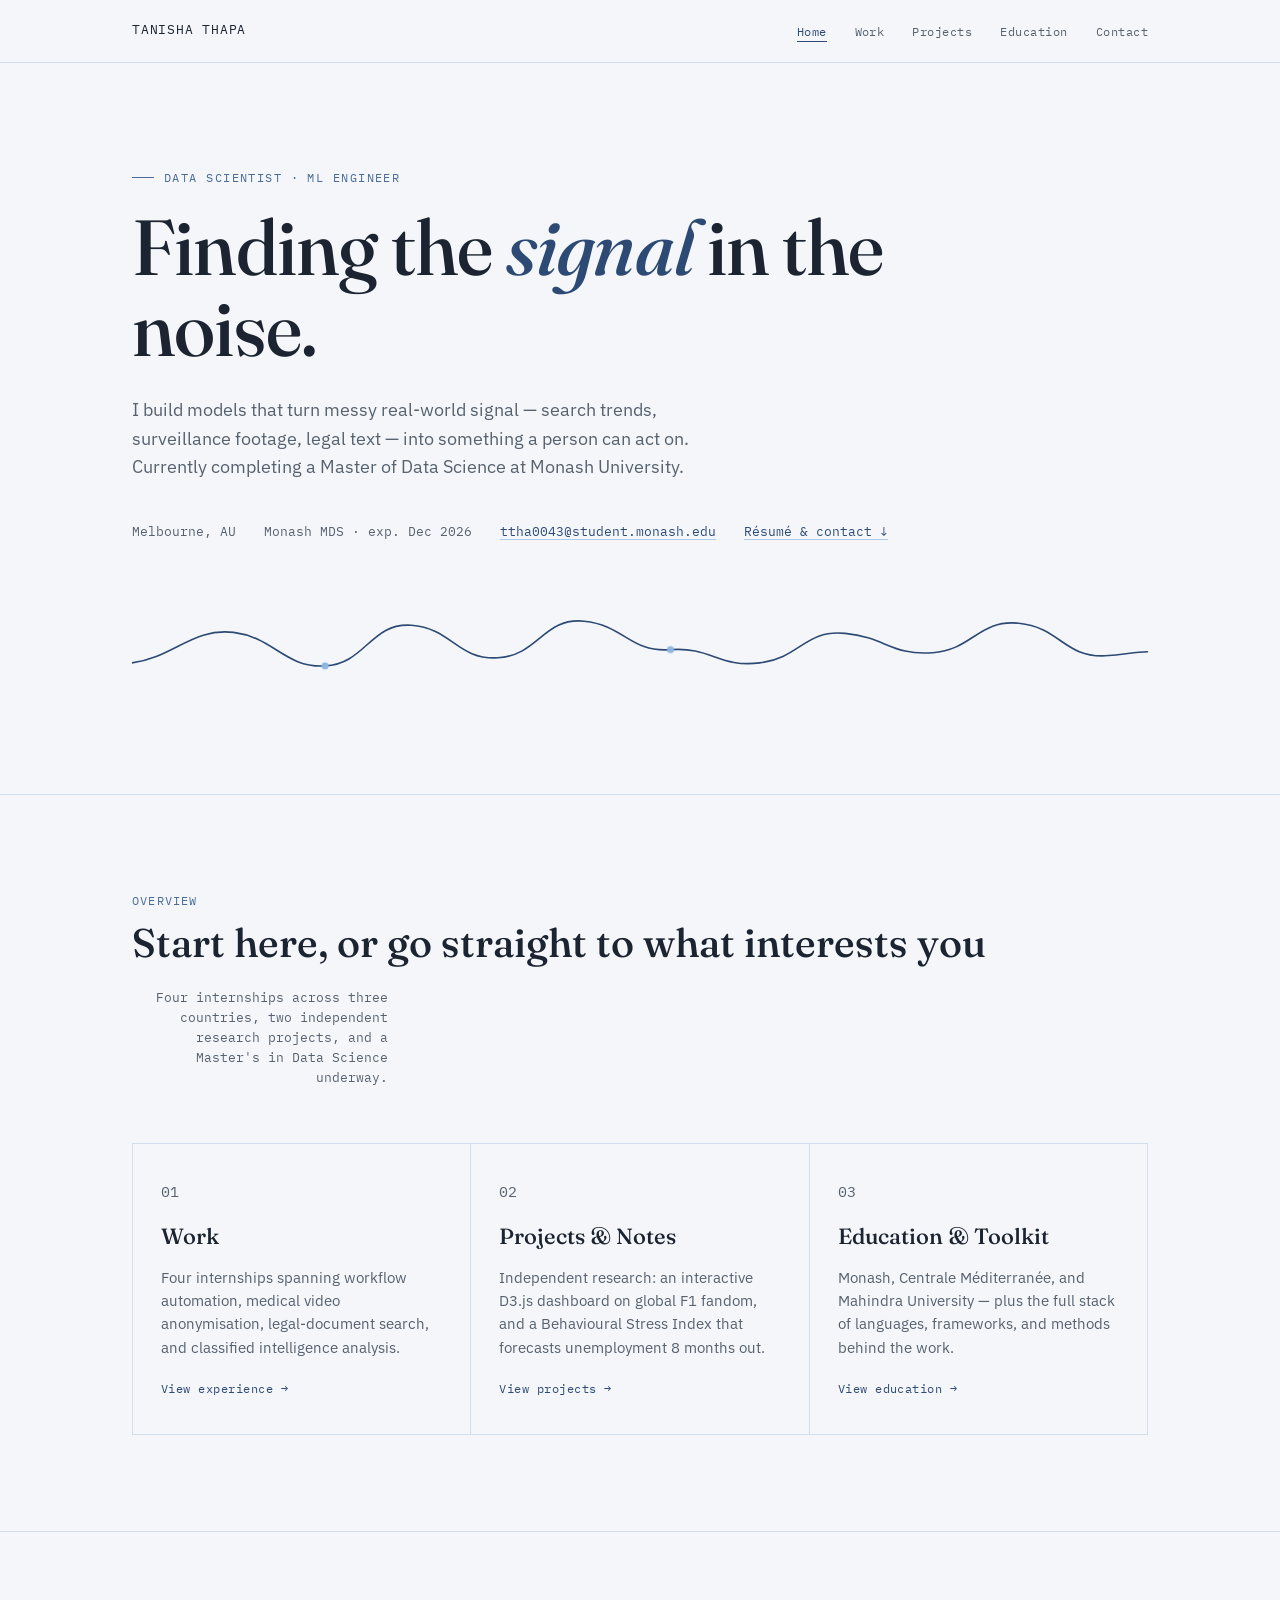
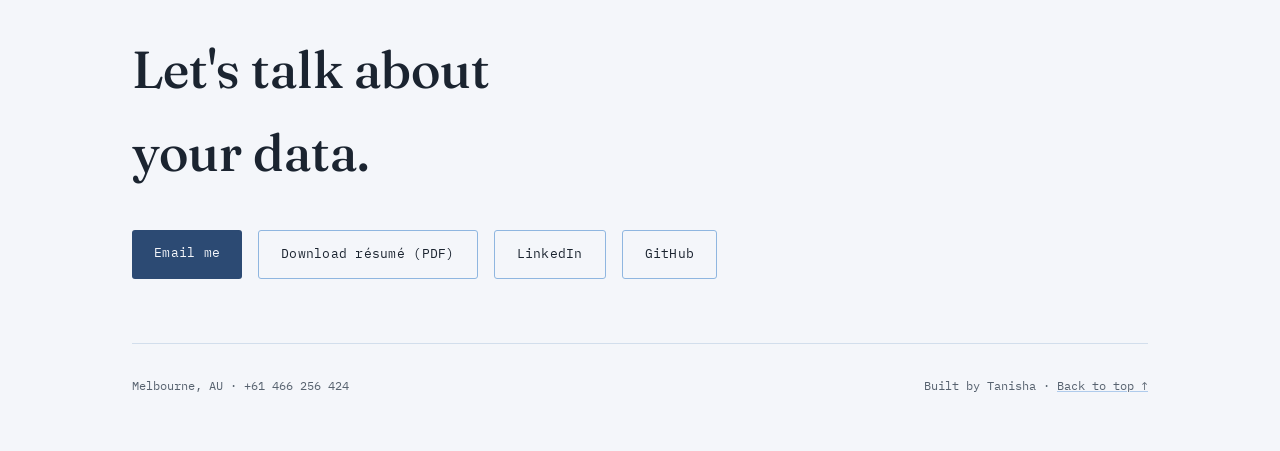
==== commit 0630c2a1: "added location to work" ====
--- a/index.html
+++ b/index.html
@@ -90,7 +90,7 @@
       </div>
       <div class="footer-bottom">
         <span>Melbourne, AU · +61 466 256 424</span>
-        <span>Built by Tanisha, with a little help from Claude · <a href="#top">Back to top ↑</a></span>
+        <span>Built by Tanisha · <a href="#top">Back to top ↑</a></span>
       </div>
     </div>
   </footer>
--- a/styles.css
+++ b/styles.css
@@ -147,7 +147,9 @@
 .role:first-of-type{border-top:none;}
 .role-dates{font-family:var(--font-mono); font-size:12.5px; color:var(--ink-soft); padding-top:4px;}
 .role-title{font-family:var(--font-display); font-size:23px; font-weight:500;}
-.role-org{font-family:var(--font-mono); font-size:13px; color:var(--signal); margin-top:4px; margin-bottom:16px;}
+/*.role-org{font-family:var(--font-mono); font-size:13px; color:var(--signal); margin-top:4px; margin-bottom:16px;}*/
+.role-org{font-family:var(--font-mono); font-size:13px; color:var(--signal); margin-top:4px; margin-bottom:4px;}
+.role-loc{font-family:var(--font-mono); font-size:13px; color:var(--ink-soft); margin-bottom:16px;}
 .role p{color:var(--ink-soft); max-width:62ch; margin-bottom:10px;}
 .role p:last-child{margin-bottom:0;}
 .stat-inline{
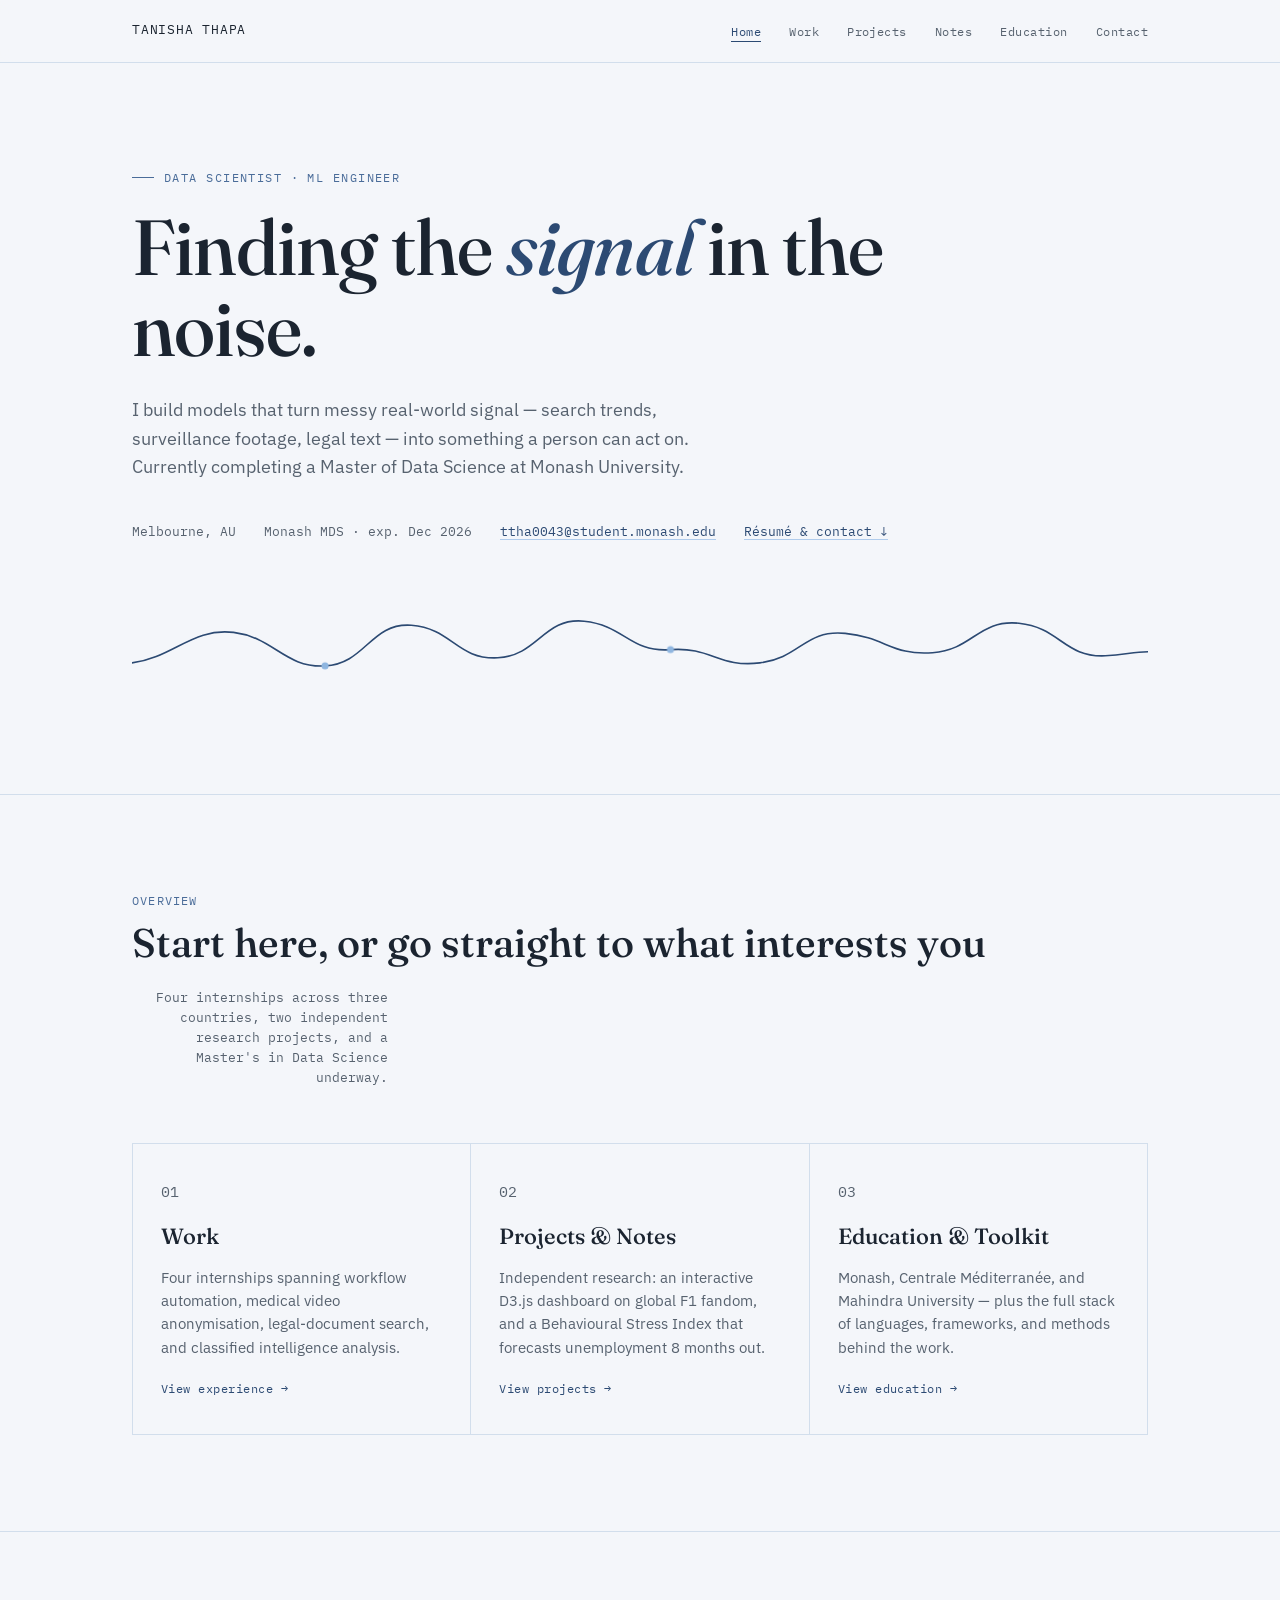
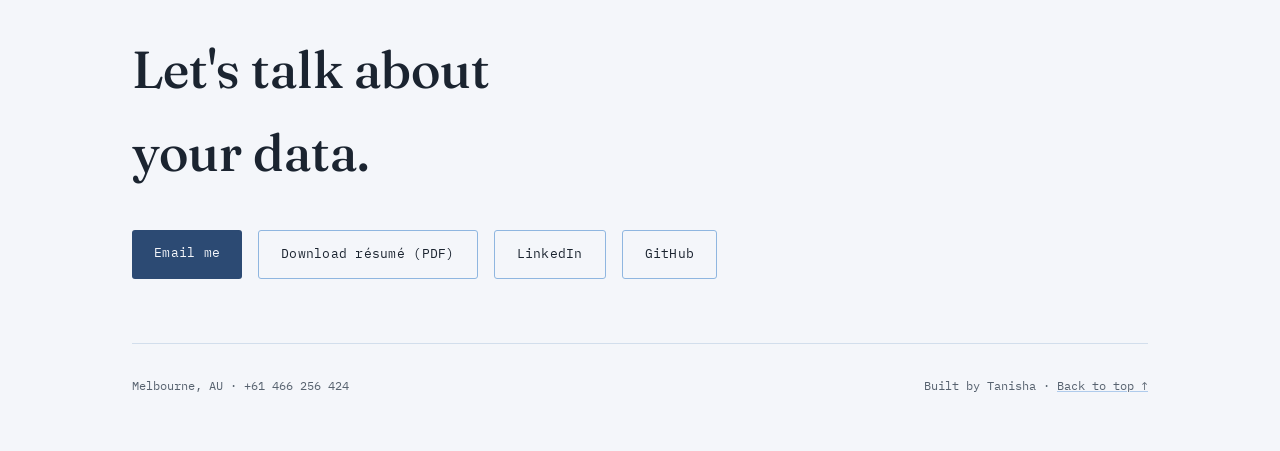
==== commit a7b3a341: "added notes link to other pages" ====
--- a/index.html
+++ b/index.html
@@ -16,6 +16,7 @@
       <li><a href="index.html" class="active">Home</a></li>
       <li><a href="work.html">Work</a></li>
       <li><a href="projects.html">Projects</a></li>
+      <li><a href="notes.html">Notes</a></li>
       <li><a href="education.html">Education</a></li>
       <li><a href="#contact">Contact</a></li>
     </ul>
--- a/styles.css
+++ b/styles.css
@@ -148,8 +148,8 @@
 .role-dates{font-family:var(--font-mono); font-size:12.5px; color:var(--ink-soft); padding-top:4px;}
 .role-title{font-family:var(--font-display); font-size:23px; font-weight:500;}
 /*.role-org{font-family:var(--font-mono); font-size:13px; color:var(--signal); margin-top:4px; margin-bottom:16px;}*/
-.role-org{font-family:var(--font-mono); font-size:13px; color:var(--signal); margin-top:4px; margin-bottom:4px;}
-.role-loc{font-family:var(--font-mono); font-size:13px; color:var(--ink-soft); margin-bottom:16px;}
+.role-org{font-family:var(--font-mono); font-size:13px; color:var(--signal); margin-top:4px;}
+.role-loc{font-family:var(--font-mono); font-size:13px; color:var(--signal); margin-bottom:16px;}
 .role p{color:var(--ink-soft); max-width:62ch; margin-bottom:10px;}
 .role p:last-child{margin-bottom:0;}
 .stat-inline{
@@ -177,15 +177,93 @@
 .stat .label{font-size:13px; color:var(--ink-soft); margin-top:2px; display:block;}
 
 /* ---------- NOTES ---------- */
-.notes-grid{display:grid; grid-template-columns:repeat(3,1fr); gap:1px; background:var(--line); border:1px solid var(--line);}
+.notes-grid{display:grid; grid-template-columns:repeat(3,1fr); gap:1px; background:var(--line); border:1px solid var(--line); margin-top:56px;}
 @media (max-width:800px){ .notes-grid{grid-template-columns:1fr;} }
-.note-card{background:var(--paper); padding:32px 28px; display:flex; flex-direction:column; min-height:220px;}
+.note-card {background: var(--paper); padding: 32px 28px; display: flex; flex-direction: column; min-height: 220px; text-decoration: none; color: inherit;
+transition:
+    background .25s ease,
+    transform .25s ease;
+}
+.note-card:hover {background: var(--card); transform: translateY(-3px);}
+.note-card:focus-visible {outline: 2px solid var(--signal); outline-offset: -2px;}
 .note-num{font-family:var(--font-mono); font-size:12px; color:var(--signal-soft); margin-bottom:16px;}
+.note-topic{font-family:var(--font-mono); font-size:11px; letter-spacing:.08em;
+  text-transform:uppercase; color:var(--signal-soft); margin-bottom:14px;
+}
 .note-title{font-family:var(--font-display); font-size:20px; font-weight:500; margin-bottom:12px;}
 .note-card p{color:var(--ink-soft); font-size:14.5px; flex-grow:1;}
 .note-status{
-  font-family:var(--font-mono); font-size:11px; letter-spacing:0.06em; text-transform:uppercase;
-  color:var(--ink-soft); margin-top:20px; opacity:0.7;
+  font-family:var(--font-mono); font-size:12px; color:var(--signal); margin-top:auto; letter-spacing:.04em; opacity:1;}
+
+/* ---------- ARTICLE PAGES ---------- */
+
+.article-page{padding-top:160px; padding-bottom:100px;}
+.back-link{display:inline-block; margin-bottom:28px; font-family:var(--font-mono); font-size:12px;
+  color:var(--signal); text-decoration:none;}
+.back-link:hover{text-decoration:underline;}
+.article-title{  font-family:var(--font-display); font-size:clamp(38px, 6vw, 58px); font-weight:500; line-height:1.08;
+  letter-spacing:-0.01em; max-width:14ch; margin:16px 0;}
+.article-subtitle{max-width:60ch; font-size:19px; line-height:1.7;
+  color:var(--ink-soft); margin-bottom:24px;}
+.article-meta{font-family:var(--font-mono); font-size:12px;
+  color:var(--ink-soft); margin-bottom:56px;}
+.article-summary{background:var(--card); border-left:4px solid var(--pastel-deep);
+  padding:28px 32px; margin-bottom:64px;}
+.article-summary h3{font-family:var(--font-display); font-size:24px; font-weight:500; margin-bottom:16px;}
+.article-summary ul{padding-left:22px;}
+.article-summary li{margin-bottom:10px; color:var(--ink-soft);}
+.article-content{max-width:760px;}
+.article-content h2{font-family:var(--font-display); font-size:34px; font-weight:500; line-height:1.2;
+  margin-top:72px; margin-bottom:18px;}
+.article-content h3{font-family:var(--font-display); font-size:24px; font-weight:500; line-height:1.3;
+  margin-top:40px; margin-bottom:14px;}
+.article-content p{font-size:17px; line-height:1.85; color:var(--ink-soft); margin-bottom:22px;}
+.article-content ul{margin:24px 0; padding-left:28px;}
+.article-content li{ margin-bottom:12px; color:var(--ink-soft); line-height:1.8;}
+.article-content strong{ color:var(--ink);}
+.article-content em{ color:var(--signal); font-style:italic;}
+.article-content hr{ border:none; border-top:1px solid var(--line); margin:64px 0;}
+.article-content code{ font-family:var(--font-mono); font-size:0.92em; background:var(--card);
+  padding:2px 6px; border-radius:3px;}
+
+@media (max-width:768px){
+
+  .article-page{
+    padding-top:130px;
+    padding-bottom:80px;
+  }
+
+  .article-title{
+    font-size:40px;
+    max-width:none;
+  }
+
+  .article-subtitle{
+    font-size:17px;
+  }
+
+  .article-summary{
+    padding:24px;
+  }
+
+  .article-content{
+    max-width:100%;
+  }
+
+  .article-content h2{
+    font-size:28px;
+    margin-top:56px;
+  }
+
+  .article-content h3{
+    font-size:22px;
+  }
+
+  .article-content p,
+  .article-content li{
+    font-size:16px;
+  }
+
 }
 
 /* ---------- EDUCATION ---------- */
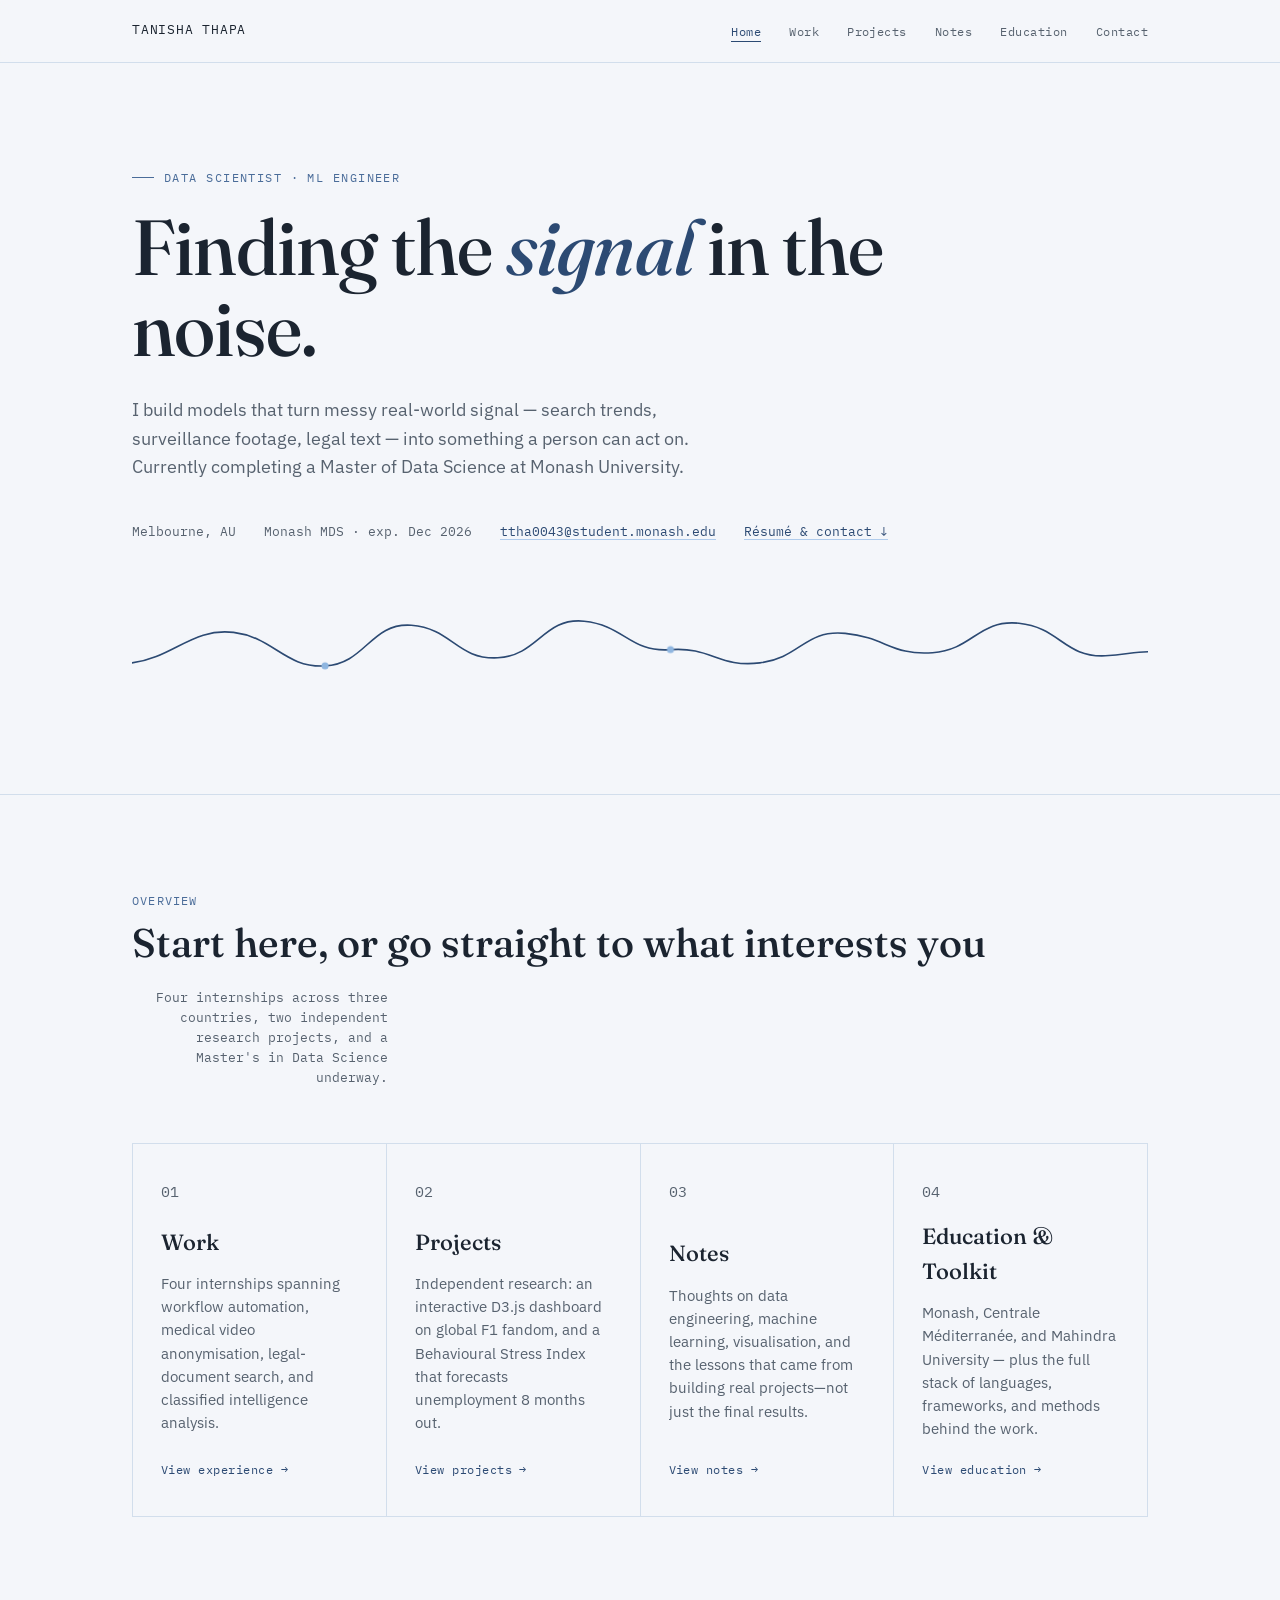
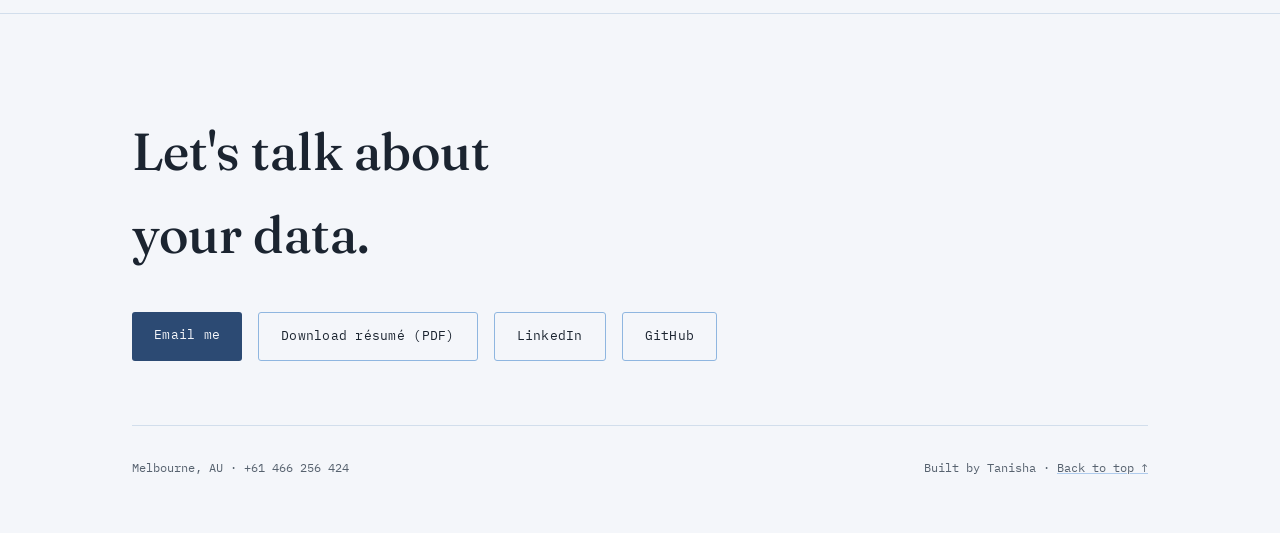
==== commit a33c424f: "added teaser card for notes on index page" ====
--- a/index.html
+++ b/index.html
@@ -66,12 +66,18 @@
         </a>
         <a class="teaser-card" href="projects.html">
           <p class="teaser-num">02</p>
-          <h3 class="teaser-title">Projects &amp; Notes</h3>
+          <h3 class="teaser-title">Projects</h3>
           <p>Independent research: an interactive D3.js dashboard on global F1 fandom, and a Behavioural Stress Index that forecasts unemployment 8 months out.</p>
           <span class="teaser-link">View projects →</span>
         </a>
+                <a class="teaser-card" href="notes.html">
+          <p class="teaser-num">03</p>
+          <h3 class="teaser-title">Notes</h3>
+          <p>Thoughts on data engineering, machine learning, visualisation, and the lessons that came from building real projects—not just the final results.</p>
+          <span class="teaser-link">View notes →</span>
+        </a>
         <a class="teaser-card" href="education.html">
-          <p class="teaser-num">03</p>
+          <p class="teaser-num">04</p>
           <h3 class="teaser-title">Education &amp; Toolkit</h3>
           <p>Monash, Centrale Méditerranée, and Mahindra University — plus the full stack of languages, frameworks, and methods behind the work.</p>
           <span class="teaser-link">View education →</span>
--- a/styles.css
+++ b/styles.css
@@ -125,10 +125,10 @@
 
 /* ---------- TEASER CARDS (home page) ---------- */
 .teaser-grid{
-  display:grid; grid-template-columns:repeat(3,1fr); gap:1px;
+  display:grid; grid-template-columns:repeat(4,1fr); gap:1px;
   background:var(--line); border:1px solid var(--line);
 }
-@media (max-width:800px){ .teaser-grid{grid-template-columns:1fr;} }
+@media (max-width:800px){ .teaser-grid{grid-template-columns:repeat(2,1fr);} }
 .teaser-card{
   background:var(--paper); padding:36px 28px; display:flex; flex-direction:column;
   min-height:240px; text-decoration:none; color:var(--ink); transition:background .2s ease;
@@ -186,14 +186,18 @@
 }
 .note-card:hover {background: var(--card); transform: translateY(-3px);}
 .note-card:focus-visible {outline: 2px solid var(--signal); outline-offset: -2px;}
-.note-num{font-family:var(--font-mono); font-size:12px; color:var(--signal-soft); margin-bottom:16px;}
+.note-num{font-family:var(--font-mono); font-size:12px; color:var(--signal-soft); margin-bottom:14px; flex-grow:0;}
 .note-topic{font-family:var(--font-mono); font-size:11px; letter-spacing:.08em;
   text-transform:uppercase; color:var(--signal-soft); margin-bottom:14px;
-}
-.note-title{font-family:var(--font-display); font-size:20px; font-weight:500; margin-bottom:12px;}
-.note-card p{color:var(--ink-soft); font-size:14.5px; flex-grow:1;}
+  line-height:1.4; min-height:2.8em; flex-grow:0;
+}
+.note-title{font-family:var(--font-display); font-size:20px; font-weight:500; margin-bottom:12px; flex-grow:0;}
+.note-card p{color:var(--ink-soft); font-size:14.5px;}
+.note-card > p:not(.note-topic):not(.note-status){flex-grow:1;}
 .note-status{
-  font-family:var(--font-mono); font-size:12px; color:var(--signal); margin-top:auto; letter-spacing:.04em; opacity:1;}
+  font-family:var(--font-mono); font-size:12px; color:var(--signal); margin-top:auto; letter-spacing:.04em; opacity:1; flex-grow:0;}
+.note-card.note-disabled{opacity:0.55; cursor:default;}
+.note-card.note-disabled:hover{background:var(--paper); transform:none;}
 
 /* ---------- ARTICLE PAGES ---------- */
 
@@ -311,4 +315,4 @@
 .footer-bottom a{text-decoration:underline; text-decoration-color:var(--pastel);}
 .footer-bottom a:hover{color:var(--signal); text-decoration-color:var(--signal);}
 
-a:focus-visible, button:focus-visible{outline:2px solid var(--signal); outline-offset:3px;}
+a:focus-visible, button:focus-visible{outline:2px solid var(--signal); outline-offset:3px;}
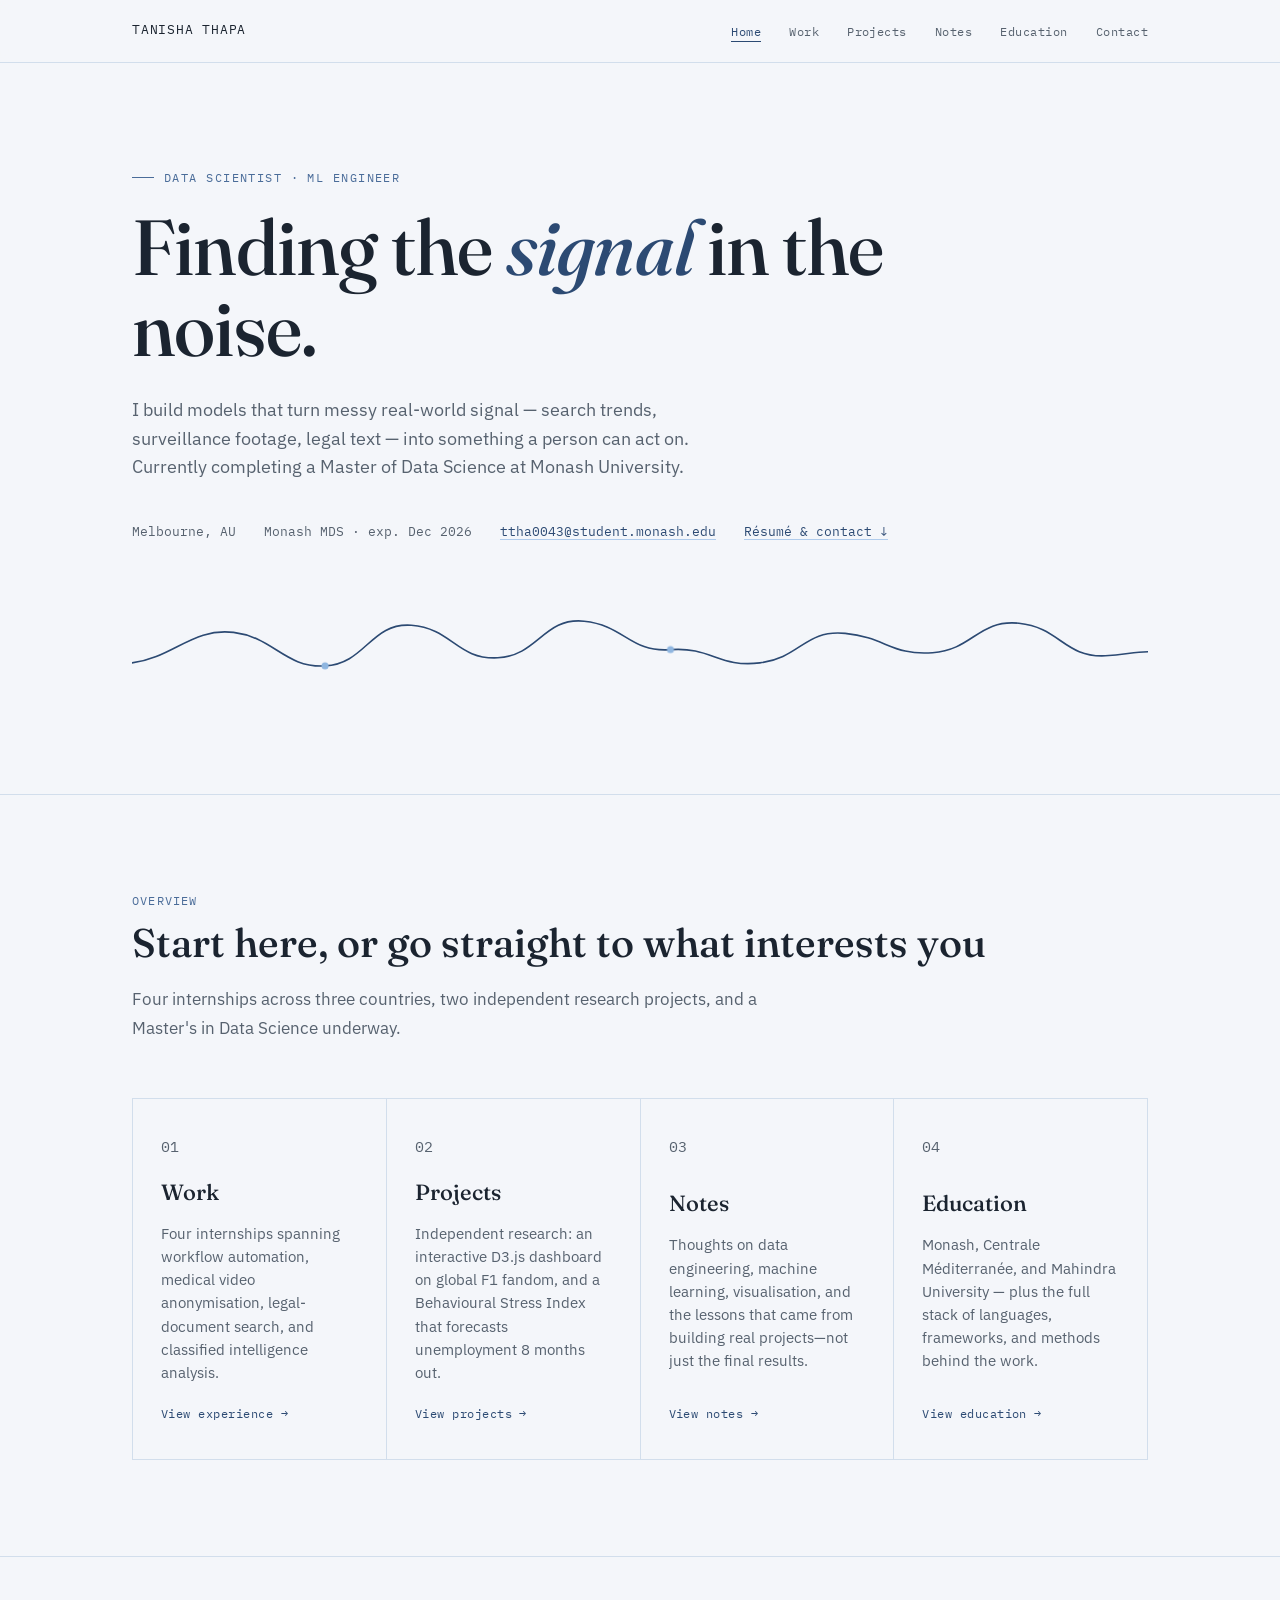
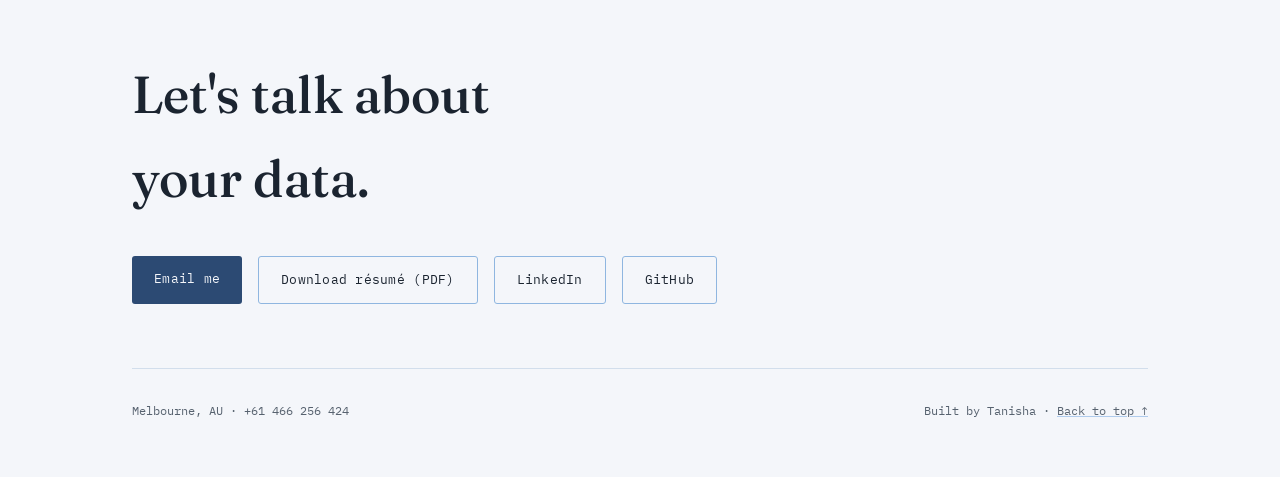
==== commit 0e45595e: "styling and alignment" ====
--- a/index.html
+++ b/index.html
@@ -49,13 +49,19 @@
 
   <section>
     <div class="wrap">
-      <div class="section-head reveal">
-        <div>
-          <p class="section-tag">Overview</p>
-          <h2 class="section-title">Start here, or go straight to what interests you</h2>
-        </div>
-        <p class="section-note">Four internships across three countries, two independent research projects, and a Master's in Data Science underway.</p>
-      </div>
+    
+    <div class="section-head reveal">
+    <div>
+        <p class="section-tag">Overview</p>
+        <h2 class="section-title">
+            Start here, or go straight to what interests you
+        </h2>
+        <p class="section-note">
+            Four internships across three countries, two independent research projects, and a Master's in Data Science underway.
+        </p>
+    </div>
+
+</div>
 
       <div class="teaser-grid reveal">
         <a class="teaser-card" href="work.html">
@@ -78,7 +84,7 @@
         </a>
         <a class="teaser-card" href="education.html">
           <p class="teaser-num">04</p>
-          <h3 class="teaser-title">Education &amp; Toolkit</h3>
+          <h3 class="teaser-title">Education</h3>
           <p>Monash, Centrale Méditerranée, and Mahindra University — plus the full stack of languages, frameworks, and methods behind the work.</p>
           <span class="teaser-link">View education →</span>
         </a>
--- a/styles.css
+++ b/styles.css
@@ -116,7 +116,13 @@
 }
 .section-title{font-family:var(--font-display); font-size:clamp(28px, 3.4vw, 40px); font-weight:500;}
 .section-note{
-  font-family:var(--font-mono); font-size:12.5px; color:var(--ink-soft); max-width:32ch; text-align:right;
+  margin-top:10px;
+  max-width:65ch;
+
+  font-family:var(--font-body);
+  font-size:17px;
+  line-height:1.7;
+  color:var(--ink-soft);
 }
 @media (max-width:680px){ .section-note{text-align:left;} }
 
@@ -129,6 +135,7 @@
   background:var(--line); border:1px solid var(--line);
 }
 @media (max-width:800px){ .teaser-grid{grid-template-columns:repeat(2,1fr);} }
+@media (max-width:520px){ .teaser-grid{grid-template-columns:1fr;} }
 .teaser-card{
   background:var(--paper); padding:36px 28px; display:flex; flex-direction:column;
   min-height:240px; text-decoration:none; color:var(--ink); transition:background .2s ease;
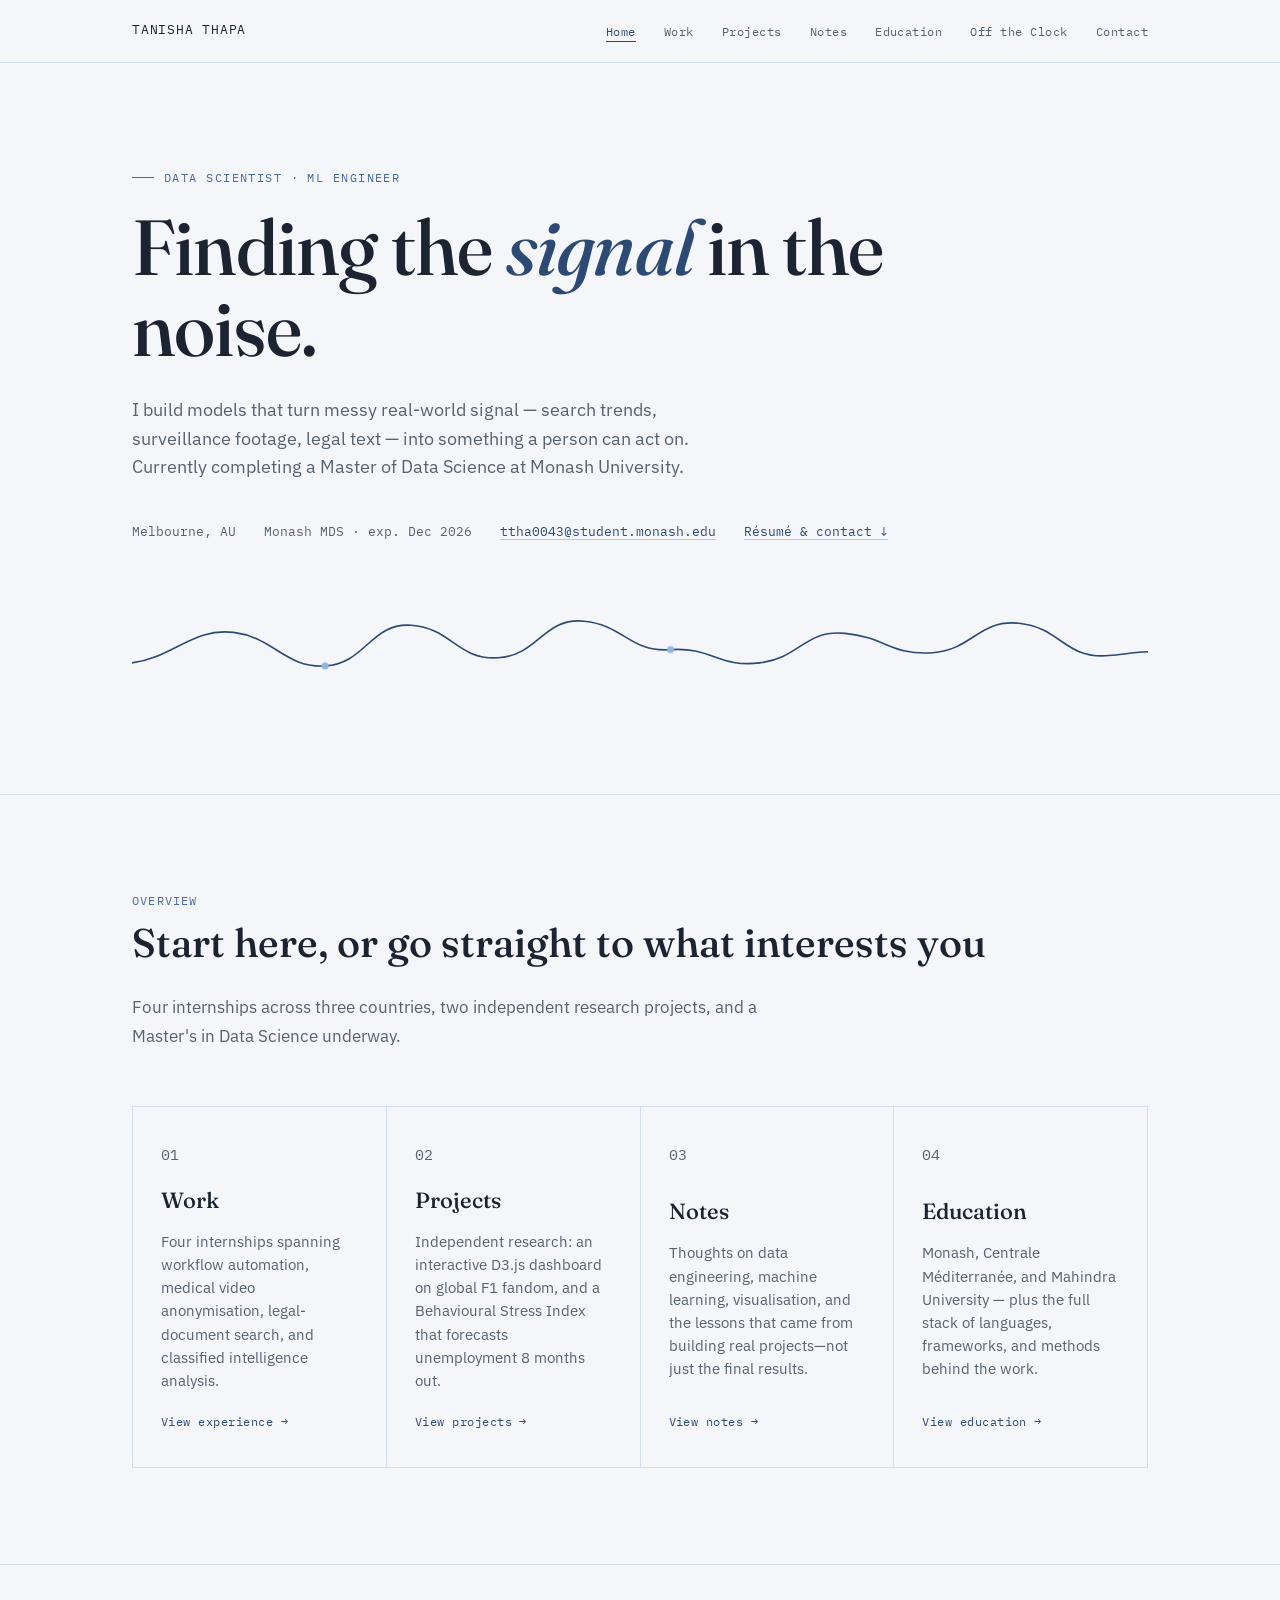
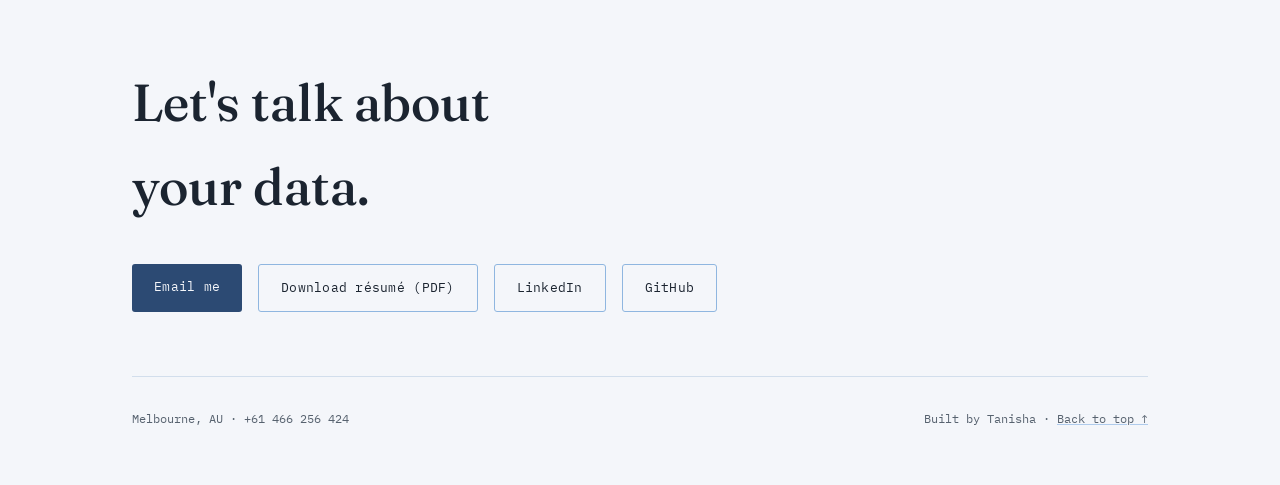
==== commit f802b27e: "Off the clock section" ====
--- a/index.html
+++ b/index.html
@@ -18,6 +18,7 @@
       <li><a href="projects.html">Projects</a></li>
       <li><a href="notes.html">Notes</a></li>
       <li><a href="education.html">Education</a></li>
+      <li><a href="off-the-clock.html" >Off the Clock</a></li>
       <li><a href="#contact">Contact</a></li>
     </ul>
   </div>
--- a/styles.css
+++ b/styles.css
@@ -62,6 +62,7 @@
   background:var(--signal); transform:scaleX(0); transform-origin:left; transition:transform .25s ease;
 }
 .nav-links a:hover::after, .nav-links a.active::after{transform:scaleX(1);}
+@media (max-width:860px){ .nav-links li:nth-child(6){display:none;} }
 @media (max-width:680px){ .nav-links{gap:16px;} .nav-links li:nth-child(4){display:none;} }
 @media (max-width:520px){ .nav-links li:nth-child(3){display:none;} }
 
@@ -116,7 +117,7 @@
 }
 .section-title{font-family:var(--font-display); font-size:clamp(28px, 3.4vw, 40px); font-weight:500;}
 .section-note{
-  margin-top:10px;
+  margin-top:18px;
   max-width:65ch;
 
   font-family:var(--font-body);
@@ -129,12 +130,103 @@
 .reveal{opacity:0; transform:translateY(18px); transition:opacity .6s ease, transform .6s ease;}
 .reveal.in{opacity:1; transform:translateY(0);}
 
+/* ---------- OFF THE CLOCK NOTE ---------- */
+.offclock-note{
+  padding:56px 0 72px;
+  border-top:1px solid var(--line);
+}
+
+.offclock-note .wrap{
+  max-width:1080px;
+}
+
+.offclock-note-text{
+  max-width:58ch;
+  margin:14px 0 12px;
+
+  color:var(--ink-soft);
+  font-size:17px;
+  line-height:1.75;
+}
+
+/* ---------- OFF THE CLOCK ---------- */
+.clock-row{
+  display:grid; grid-template-columns:1fr 1fr; gap:56px; align-items:start;
+  padding:64px 0; border-top:1px solid var(--line);
+}
+.clock-row:first-of-type{border-top:none;}
+.clock-row.reverse .clock-text{order:2;}
+.clock-row.reverse .clock-photos{order:1;}
+@media (max-width:800px){
+  .clock-row{grid-template-columns:1fr; gap:28px; padding:48px 0;}
+  .clock-row.reverse .clock-text{order:1;}
+  .clock-row.reverse .clock-photos{order:2;}
+}
+.clock-text .section-tag{margin-bottom:14px;}
+.clock-text h2{
+  font-family:var(--font-display); font-size:clamp(24px, 2.6vw, 32px); font-weight:500;
+  margin-bottom:18px; line-height:1.2;
+}
+.clock-text p{color:var(--ink-soft); font-size:16px; line-height:1.8; max-width:52ch;}
+.clock-text p + p{margin-top:16px;}
+
+.photo-grid{display:grid; grid-template-columns:repeat(2,1fr); gap:12px;}
+.photo-grid img{width:100%; height:100%; object-fit:cover; display:block; border-radius:4px; border:1px solid var(--line);}
+.photo-placeholder{
+  aspect-ratio:4/5; border:1px dashed var(--pastel-deep); border-radius:4px;
+  display:flex; align-items:center; justify-content:center; text-align:center; padding:16px;
+  background:var(--card); font-family:var(--font-mono); font-size:11.5px; color:var(--ink-soft);
+}
+
+/* ---------- CAROUSEL ---------- */
+.carousel{max-width:360px;}
+@media (max-width:800px){ .carousel{max-width:320px; margin:0 auto;} }
+.carousel-slide{display:none;}
+.carousel-slide.active{display:block;}
+.carousel-slide img{
+  width:100%; aspect-ratio:4/5; object-fit:cover; display:block;
+  border-radius:4px; border:1px solid var(--line);
+}
+.carousel-slide .photo-placeholder{width:100%; margin:0;}
+.carousel-caption{
+  margin-top:14px; font-family:var(--font-mono); font-size:12.5px;
+  color:var(--ink-soft); text-align:center;
+}
+.carousel-nav{
+  display:flex; align-items:center; justify-content:center; gap:18px; margin-top:18px;
+}
+.carousel-btn{
+  width:34px; height:34px; border-radius:50%; border:1px solid var(--pastel-deep);
+  background:var(--paper); display:flex; align-items:center; justify-content:center;
+  cursor:pointer; font-family:var(--font-mono); font-size:14px; color:var(--ink);
+  transition:background .2s ease;
+}
+.carousel-btn:hover{background:var(--pastel);}
+.carousel-btn:focus-visible{outline:2px solid var(--signal); outline-offset:2px;}
+.carousel-counter{
+  font-family:var(--font-mono); font-size:12px; color:var(--ink-soft);
+  min-width:34px; text-align:center;
+}
+
+/* ---------- ABOUT / PORTRAIT ---------- */
+.about-grid{
+  display:grid; grid-template-columns:1fr 320px; gap:56px; align-items:center;
+}
+@media (max-width:800px){
+  .about-grid{grid-template-columns:1fr; gap:32px;}
+  .about-photo{order:-1; max-width:320px; margin:0 auto;}
+}
+.about-text p{margin-top:18px; max-width:48ch; color:var(--ink-soft); font-size:16px;}
+.about-photo img{
+  width:100%; display:block; border-radius:4px; border:1px solid var(--line);
+}
+
 /* ---------- TEASER CARDS (home page) ---------- */
 .teaser-grid{
   display:grid; grid-template-columns:repeat(4,1fr); gap:1px;
   background:var(--line); border:1px solid var(--line);
 }
-@media (max-width:800px){ .teaser-grid{grid-template-columns:repeat(2,1fr);} }
+@media (max-width:900px){ .teaser-grid{grid-template-columns:repeat(2,1fr);} }
 @media (max-width:520px){ .teaser-grid{grid-template-columns:1fr;} }
 .teaser-card{
   background:var(--paper); padding:36px 28px; display:flex; flex-direction:column;
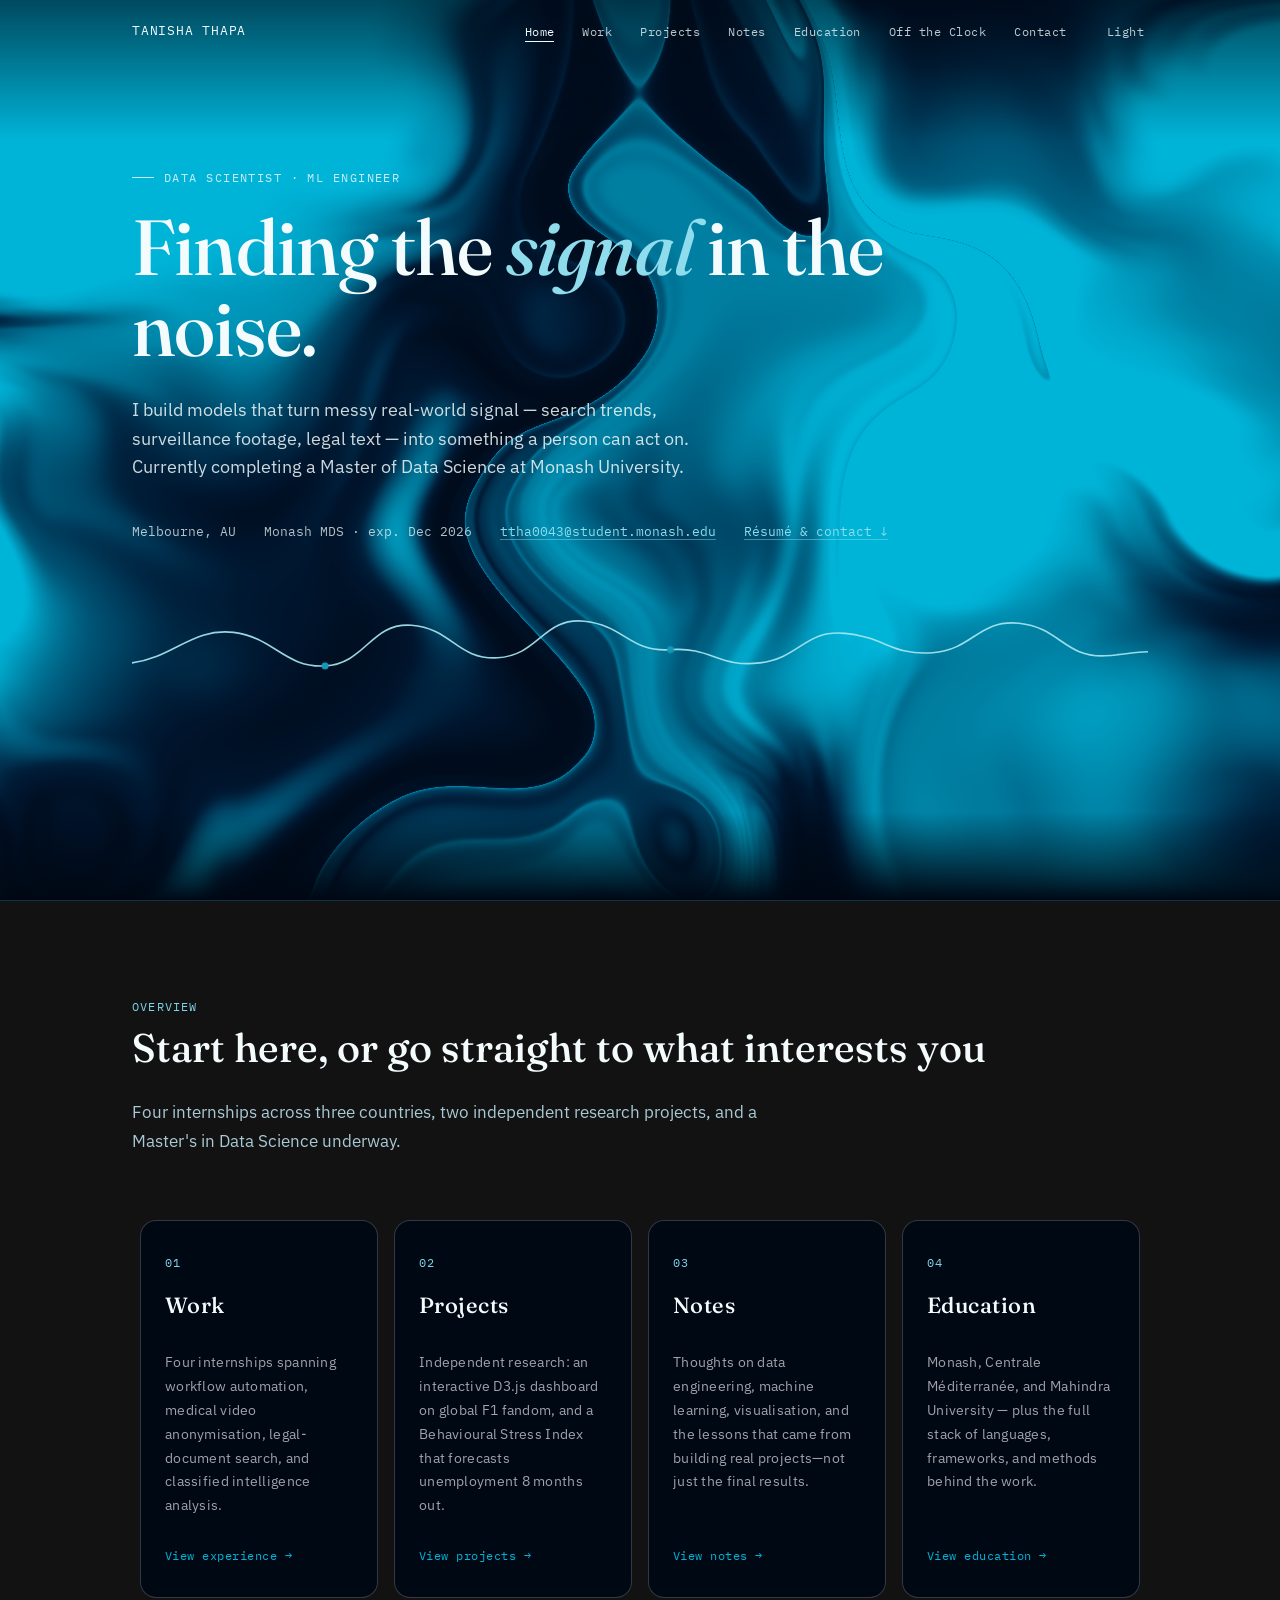
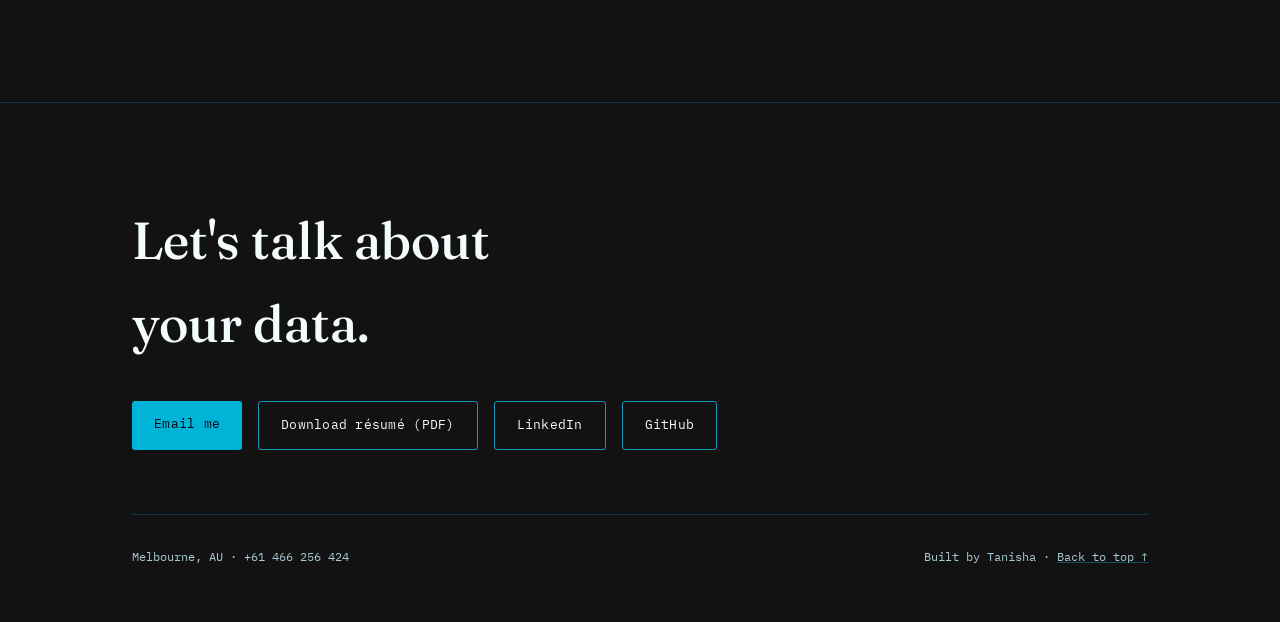
==== commit 4a7e5203: "Added new project and updates the website" ====
--- a/index.html
+++ b/index.html
@@ -6,10 +6,11 @@
 <title>Tanisha Thapa — Data Scientist / ML Engineer</title>
 <meta name="description" content="Portfolio and résumé of Tanisha Thapa, data scientist and ML engineer working across time series, NLP, and computer vision.">
 <link rel="stylesheet" href="styles.css">
+<script>try{if(localStorage.getItem('theme')==='light')document.documentElement.setAttribute('data-theme','light')}catch(e){}</script>
 </head>
 <body>
 
-<header class="nav">
+<header class="nav on-hero">
   <div class="nav-inner">
     <a href="index.html" class="nav-name">TANISHA THAPA</a>
     <ul class="nav-links">
@@ -26,7 +27,10 @@
 
 <main id="top">
 
-  <section class="hero" style="border-top:none; padding-bottom:96px;">
+  <section class="hero hero-ocean">
+    <div class="hero-gradient" aria-hidden="true">
+      <canvas id="hero-gradient-canvas"></canvas>
+    </div>
     <div class="wrap">
       <p class="eyebrow">Data Scientist · ML Engineer</p>
       <h1 class="headline">Finding the <em>signal</em> in the noise.</h1>
@@ -65,29 +69,38 @@
 </div>
 
       <div class="teaser-grid reveal">
+        <div class="teaser-hover" aria-hidden="true"></div>
         <a class="teaser-card" href="work.html">
-          <p class="teaser-num">01</p>
-          <h3 class="teaser-title">Work</h3>
-          <p>Four internships spanning workflow automation, medical video anonymisation, legal-document search, and classified intelligence analysis.</p>
-          <span class="teaser-link">View experience →</span>
+          <div class="teaser-surface">
+            <p class="teaser-num">01</p>
+            <h3 class="teaser-title">Work</h3>
+            <p>Four internships spanning workflow automation, medical video anonymisation, legal-document search, and classified intelligence analysis.</p>
+            <span class="teaser-link">View experience →</span>
+          </div>
         </a>
         <a class="teaser-card" href="projects.html">
-          <p class="teaser-num">02</p>
-          <h3 class="teaser-title">Projects</h3>
-          <p>Independent research: an interactive D3.js dashboard on global F1 fandom, and a Behavioural Stress Index that forecasts unemployment 8 months out.</p>
-          <span class="teaser-link">View projects →</span>
+          <div class="teaser-surface">
+            <p class="teaser-num">02</p>
+            <h3 class="teaser-title">Projects</h3>
+            <p>Independent research: an interactive D3.js dashboard on global F1 fandom, and a Behavioural Stress Index that forecasts unemployment 8 months out.</p>
+            <span class="teaser-link">View projects →</span>
+          </div>
         </a>
-                <a class="teaser-card" href="notes.html">
-          <p class="teaser-num">03</p>
-          <h3 class="teaser-title">Notes</h3>
-          <p>Thoughts on data engineering, machine learning, visualisation, and the lessons that came from building real projects—not just the final results.</p>
-          <span class="teaser-link">View notes →</span>
+        <a class="teaser-card" href="notes.html">
+          <div class="teaser-surface">
+            <p class="teaser-num">03</p>
+            <h3 class="teaser-title">Notes</h3>
+            <p>Thoughts on data engineering, machine learning, visualisation, and the lessons that came from building real projects—not just the final results.</p>
+            <span class="teaser-link">View notes →</span>
+          </div>
         </a>
         <a class="teaser-card" href="education.html">
-          <p class="teaser-num">04</p>
-          <h3 class="teaser-title">Education</h3>
-          <p>Monash, Centrale Méditerranée, and Mahindra University — plus the full stack of languages, frameworks, and methods behind the work.</p>
-          <span class="teaser-link">View education →</span>
+          <div class="teaser-surface">
+            <p class="teaser-num">04</p>
+            <h3 class="teaser-title">Education</h3>
+            <p>Monash, Centrale Méditerranée, and Mahindra University — plus the full stack of languages, frameworks, and methods behind the work.</p>
+            <span class="teaser-link">View education →</span>
+          </div>
         </a>
       </div>
     </div>
--- a/styles.css
+++ b/styles.css
@@ -1,47 +1,81 @@
 @import url('https://fonts.googleapis.com/css2?family=Fraunces:ital,opsz,wght@0,9..144,400;0,9..144,500;0,9..144,600;1,9..144,500&family=IBM+Plex+Sans:wght@400;500;600&family=IBM+Plex+Mono:wght@400;500&display=swap');
 
 :root{
-  --paper:#F4F6FA;
-  --paper-dim:#E6EDF6;
-  --card:#EEF3FA;
-  --ink:#1B2430;
-  --ink-soft:#57626F;
-  --line:#D2DEEC;
-  --signal:#2C4A73;
-  --signal-soft:#4A6C99;
-  --pastel:#AFCBEC;
-  --pastel-deep:#8FB6E0;
-  --amber:#C4791E;
-  --amber-soft:#D99A46;
+  --ocean-deep:#000814;
+  --ocean-mid:#001d3d;
+  --ocean-bright:#00B4D8;
+  --ocean-mist:#F3FBFD;
+  --ocean-foam:#C5EEF6;
+  --ocean-ice:#8FDCEC;
+  --paper:var(--ocean-deep);
+  --paper-dim:#00101C;
+  --card:var(--ocean-mid);
+  --ink:var(--ocean-mist);
+  --ink-soft:#A9C9D4;
+  --line:#0E3344;
+  --signal:var(--ocean-bright);
+  --signal-soft:#7ED4E8;
+  --pastel:#134E62;
+  --pastel-deep:#1498B8;
+  --amber:#087A9A;
+  --amber-soft:var(--ocean-bright);
+  --nav-bg:rgba(0,8,20,0.88);
   --font-display:'Fraunces', serif;
   --font-body:'IBM Plex Sans', sans-serif;
   --font-mono:'IBM Plex Mono', monospace;
 }
 
+html[data-theme="light"]{
+  color-scheme:light;
+  --paper:var(--ocean-mist);
+  --paper-dim:#E3F4F8;
+  --card:#E7F6FA;
+  --ink:var(--ocean-deep);
+  --ink-soft:#3A5562;
+  --line:#C3E0E8;
+  --signal:var(--ocean-mid);
+  --signal-soft:#0C7490;
+  --pastel:#C5F1F8;
+  --pastel-deep:#67D4EA;
+  --nav-bg:rgba(243,251,253,0.92);
+}
+
 *{box-sizing:border-box; margin:0; padding:0;}
-html{scroll-behavior:smooth;}
+html{scroll-behavior:smooth; color-scheme:dark;}
 @media (prefers-reduced-motion: reduce){
   html{scroll-behavior:auto;}
   *{animation-duration:0.01ms !important; animation-iteration-count:1 !important; transition-duration:0.01ms !important;}
 }
 
 body{
-  background:var(--paper);
+  background:transparent;
   color:var(--ink);
   font-family:var(--font-body);
   line-height:1.6;
   -webkit-font-smoothing:antialiased;
   overflow-x:hidden;
 }
+body::before{
+  content:'';
+  position:fixed; inset:0; z-index:0;
+  background:var(--paper);
+  pointer-events:none;
+}
 a{color:inherit;}
 .wrap{max-width:1080px; margin:0 auto; padding:0 32px;}
 
 /* ---------- NAV ---------- */
 header.nav{
   position:fixed; top:0; left:0; right:0; z-index:100;
-  background:rgba(244,246,250,0.86);
+  background:var(--nav-bg);
   backdrop-filter:blur(8px);
   border-bottom:1px solid var(--line);
+  transition:background .25s ease, border-color .25s ease, backdrop-filter .25s ease;
+}
+header.nav.on-hero{
+  background:transparent;
+  backdrop-filter:none;
+  border-bottom-color:transparent;
 }
 .nav-inner{
   max-width:1080px; margin:0 auto; padding:18px 32px;
@@ -49,19 +83,38 @@
 }
 .nav-name{
   font-family:var(--font-mono); font-size:13px; letter-spacing:0.06em; text-decoration:none;
-}
+  transition:color .25s ease;
+}
+header.nav.on-hero .nav-name{color:var(--ocean-mist);}
 .nav-links{display:flex; gap:28px; list-style:none;}
 .nav-links a{
   font-family:var(--font-mono); font-size:12px; letter-spacing:0.04em;
   text-decoration:none; color:var(--ink-soft); position:relative; padding-bottom:3px;
+  transition:color .25s ease;
 }
 .nav-links a:hover, .nav-links a:focus-visible{color:var(--signal);}
 .nav-links a.active{color:var(--signal);}
+header.nav.on-hero .nav-links a{color:rgba(243,251,253,0.78);}
+header.nav.on-hero .nav-links a:hover,
+header.nav.on-hero .nav-links a:focus-visible,
+header.nav.on-hero .nav-links a.active{color:var(--ocean-mist);}
 .nav-links a::after{
   content:''; position:absolute; left:0; right:0; bottom:0; height:1px;
   background:var(--signal); transform:scaleX(0); transform-origin:left; transition:transform .25s ease;
 }
 .nav-links a:hover::after, .nav-links a.active::after{transform:scaleX(1);}
+header.nav.on-hero .nav-links a::after{background:var(--ocean-mist);}
+.theme-toggle{
+  margin-left:8px; flex:none;
+  font-family:var(--font-mono); font-size:12px; letter-spacing:0.04em;
+  color:var(--ink-soft); background:transparent;
+  border:none; padding:6px 4px; cursor:pointer;
+}
+.theme-toggle:hover,
+.theme-toggle:focus-visible{color:var(--signal);}
+header.nav.on-hero .theme-toggle{color:rgba(243,251,253,0.78);}
+header.nav.on-hero .theme-toggle:hover,
+header.nav.on-hero .theme-toggle:focus-visible{color:var(--ocean-mist);}
 @media (max-width:860px){ .nav-links li:nth-child(6){display:none;} }
 @media (max-width:680px){ .nav-links{gap:16px;} .nav-links li:nth-child(4){display:none;} }
 @media (max-width:520px){ .nav-links li:nth-child(3){display:none;} }
@@ -95,6 +148,53 @@
 .signal-line .seam{fill:var(--pastel-deep); opacity:0; animation:fadeIn .6s ease forwards;}
 @keyframes draw{ to{stroke-dashoffset:0;} }
 @keyframes fadeIn{ to{opacity:1;} }
+
+/* Oceanic preset from the Componentry animated gradient, behind the home hero. */
+.hero-ocean{
+  position:relative;
+  isolation:isolate;
+  min-height:100svh;
+  padding-bottom:96px;
+  border-top:none;
+  background:
+    radial-gradient(90% 70% at 78% 18%, rgba(0,180,216,0.9), transparent 52%),
+    radial-gradient(70% 80% at 12% 88%, var(--ocean-mid), transparent 58%),
+    var(--ocean-deep);
+  overflow:hidden;
+}
+.hero-gradient{
+  position:absolute; inset:0; z-index:0; pointer-events:none;
+}
+.hero-gradient canvas{display:block; width:100%; height:100%;}
+.pixel-canvas{
+  position:fixed; inset:0; z-index:1; pointer-events:none; overflow:hidden;
+}
+.pixel-canvas canvas{display:block; width:100%; height:100%;}
+body > *:not(.pixel-canvas){position:relative; z-index:2;}
+body > header.nav{position:fixed; z-index:100;}
+.hero-ocean::before{
+  content:'';
+  position:absolute; left:0; right:0; top:0; height:140px; z-index:1;
+  background:linear-gradient(to bottom, rgba(0,8,20,0.62), transparent);
+  pointer-events:none;
+}
+.hero-ocean::after{
+  content:'';
+  position:absolute; left:0; right:0; bottom:0; height:88px; z-index:1;
+  background:linear-gradient(to bottom, transparent, var(--paper));
+  pointer-events:none;
+}
+.hero-ocean .wrap{position:relative; z-index:2;}
+.hero-ocean .eyebrow{color:var(--ocean-foam);}
+.hero-ocean .eyebrow::before{background:var(--ocean-foam);}
+.hero-ocean h1.headline{color:var(--ocean-mist);}
+.hero-ocean h1.headline em{color:var(--ocean-ice);}
+.hero-ocean .hero-sub{color:rgba(243,251,253,0.84);}
+.hero-ocean .hero-meta{color:rgba(243,251,253,0.74);}
+.hero-ocean .hero-meta a{color:var(--ocean-ice); text-decoration-color:rgba(143,220,236,0.45);}
+.hero-ocean .hero-meta a:hover{text-decoration-color:var(--ocean-ice);}
+.hero-ocean .signal-line path{stroke:rgba(167,230,240,0.92);}
+.hero-ocean .signal-line .seam{fill:var(--pastel-deep);}
 
 /* ---------- PAGE HEADER (for non-home pages) ---------- */
 .page-header{padding:160px 0 64px; border-bottom:1px solid var(--line);}
@@ -169,6 +269,9 @@
 }
 .clock-text p{color:var(--ink-soft); font-size:16px; line-height:1.8; max-width:52ch;}
 .clock-text p + p{margin-top:16px;}
+.clock-row.reveal,
+.clock-row.reveal.in{transform:none;}
+.clock-photos{position:sticky; top:112px; align-self:start;}
 
 .photo-grid{display:grid; grid-template-columns:repeat(2,1fr); gap:12px;}
 .photo-grid img{width:100%; height:100%; object-fit:cover; display:block; border-radius:4px; border:1px solid var(--line);}
@@ -192,6 +295,35 @@
   margin-top:14px; font-family:var(--font-mono); font-size:12.5px;
   color:var(--ink-soft); text-align:center;
 }
+
+/* Scroll-driven circular gallery for the Off the Clock photos. */
+.circ-gallery{
+  max-width:none; height:520px; margin:0;
+  position:relative;
+}
+.circ-stage{
+  position:relative; height:100%;
+  perspective:900px; overflow:hidden;
+}
+.circ-card{
+  position:absolute; left:50%; top:42%;
+  width:min(210px, 78%);
+  margin:0; display:block;
+  transform-origin:center center;
+}
+.circ-card img{
+  width:100%; aspect-ratio:4/5; object-fit:cover; display:block;
+  border-radius:6px; border:1px solid var(--line);
+  box-shadow:0 16px 36px rgba(0,0,0,.35);
+}
+.circ-card .carousel-caption{
+  margin:10px 0 0;
+  font-family:var(--font-mono); font-size:12px; line-height:1.4;
+  color:var(--ink-soft); text-align:center;
+}
+@media (max-width:800px){
+  .circ-gallery{height:460px; margin:0 auto;}
+}
 .carousel-nav{
   display:flex; align-items:center; justify-content:center; gap:18px; margin-top:18px;
 }
@@ -223,22 +355,62 @@
 
 /* ---------- TEASER CARDS (home page) ---------- */
 .teaser-grid{
-  display:grid; grid-template-columns:repeat(4,1fr); gap:1px;
-  background:var(--line); border:1px solid var(--line);
+  position:relative;
+  display:grid; grid-template-columns:repeat(4,1fr);
+  background:transparent; border:none;
 }
 @media (max-width:900px){ .teaser-grid{grid-template-columns:repeat(2,1fr);} }
 @media (max-width:520px){ .teaser-grid{grid-template-columns:1fr;} }
+.teaser-hover{
+  position:absolute; z-index:1; pointer-events:none;
+  border-radius:24px;
+  background:rgba(0,29,61,0.8);
+  opacity:0;
+  transition:left .25s ease, top .25s ease, width .25s ease, height .25s ease, opacity .15s ease;
+}
 .teaser-card{
-  background:var(--paper); padding:36px 28px; display:flex; flex-direction:column;
-  min-height:240px; text-decoration:none; color:var(--ink); transition:background .2s ease;
-}
-.teaser-card:hover{background:var(--card);}
-.teaser-num{font-family:var(--font-mono); font-size:12px; color:var(--signal-soft); margin-bottom:16px;}
-.teaser-title{font-family:var(--font-display); font-size:22px; font-weight:500; margin-bottom:12px;}
-.teaser-card p{color:var(--ink-soft); font-size:14.5px; flex-grow:1;}
+  position:relative; display:block; height:100%;
+  padding:8px; text-decoration:none; color:inherit;
+  background:transparent; min-height:0;
+}
+.teaser-surface{
+  position:relative; z-index:2; height:100%;
+  display:flex; flex-direction:column;
+  min-height:240px; padding:32px 24px;
+  border-radius:16px; overflow:hidden;
+  background:#000814;
+  border:1px solid rgba(255,255,255,0.2);
+  transition:border-color .2s ease;
+}
+.teaser-card:hover .teaser-surface,
+.teaser-card:focus-visible .teaser-surface{border-color:#334155;}
+.teaser-num{
+  font-family:var(--font-mono); font-size:12px; letter-spacing:0.08em;
+  color:var(--signal-soft); margin-bottom:16px;
+}
+.teaser-title{
+  font-family:var(--font-display); font-size:22px; font-weight:500;
+  letter-spacing:0.02em; color:var(--ocean-mist); margin-bottom:0;
+}
+.teaser-surface p:not(.teaser-num){
+  margin-top:28px; color:#a1a1aa; font-size:14px;
+  letter-spacing:0.02em; line-height:1.7; flex-grow:1;
+}
 .teaser-link{
   font-family:var(--font-mono); font-size:12px; letter-spacing:0.04em; color:var(--signal);
-  margin-top:20px; display:inline-flex; align-items:center; gap:6px;
+  margin-top:28px; display:inline-flex; align-items:center; gap:6px;
+}
+html[data-theme="light"] .teaser-hover{background:rgba(197,241,248,0.95);}
+html[data-theme="light"] .teaser-surface{
+  background:#fff;
+  border-color:rgba(0,29,61,0.14);
+}
+html[data-theme="light"] .teaser-card:hover .teaser-surface,
+html[data-theme="light"] .teaser-card:focus-visible .teaser-surface{border-color:#67D4EA;}
+html[data-theme="light"] .teaser-title{color:var(--ocean-deep);}
+html[data-theme="light"] .teaser-surface p:not(.teaser-num){color:#3A5562;}
+@media (prefers-reduced-motion: reduce){
+  .teaser-hover{transition:opacity .15s ease;}
 }
 
 /* ---------- EXPERIENCE ---------- */
@@ -276,27 +448,56 @@
 .stat .label{font-size:13px; color:var(--ink-soft); margin-top:2px; display:block;}
 
 /* ---------- NOTES ---------- */
-.notes-grid{display:grid; grid-template-columns:repeat(3,1fr); gap:1px; background:var(--line); border:1px solid var(--line); margin-top:56px;}
+.notes-grid{
+  position:relative;
+  display:grid;
+  grid-template-columns:repeat(auto-fit, minmax(320px, 1fr));
+  background:transparent;
+  border:none;
+  margin-top:56px;
+}
 @media (max-width:800px){ .notes-grid{grid-template-columns:1fr;} }
-.note-card {background: var(--paper); padding: 32px 28px; display: flex; flex-direction: column; min-height: 220px; text-decoration: none; color: inherit;
-transition:
-    background .25s ease,
-    transform .25s ease;
-}
-.note-card:hover {background: var(--card); transform: translateY(-3px);}
-.note-card:focus-visible {outline: 2px solid var(--signal); outline-offset: -2px;}
-.note-num{font-family:var(--font-mono); font-size:12px; color:var(--signal-soft); margin-bottom:14px; flex-grow:0;}
+.note-card{
+  position:relative; display:block; height:100%;
+  padding:8px; text-decoration:none; color:inherit;
+  background:transparent; min-height:0;
+}
+.note-surface{
+  position:relative; z-index:2; height:100%;
+  display:flex; flex-direction:column;
+  min-height:240px; padding:32px 24px;
+  border-radius:16px; overflow:hidden;
+  background:#000814;
+  border:1px solid rgba(255,255,255,0.2);
+  transition:border-color .2s ease;
+}
+.note-card:hover .note-surface,
+.note-card:focus-visible .note-surface{border-color:#334155;}
+.note-num{font-family:var(--font-mono); font-size:12px; letter-spacing:0.08em; color:var(--signal-soft); margin-bottom:14px; flex-grow:0;}
 .note-topic{font-family:var(--font-mono); font-size:11px; letter-spacing:.08em;
   text-transform:uppercase; color:var(--signal-soft); margin-bottom:14px;
   line-height:1.4; min-height:2.8em; flex-grow:0;
 }
-.note-title{font-family:var(--font-display); font-size:20px; font-weight:500; margin-bottom:12px; flex-grow:0;}
-.note-card p{color:var(--ink-soft); font-size:14.5px;}
-.note-card > p:not(.note-topic):not(.note-status){flex-grow:1;}
+.note-title{
+  font-family:var(--font-display); font-size:20px; font-weight:500;
+  letter-spacing:0.02em; color:var(--ocean-mist); margin-bottom:0; flex-grow:0;
+}
+.note-surface > p:not(.note-topic):not(.note-status):not(.note-num){
+  margin-top:28px; color:#a1a1aa; font-size:14px;
+  letter-spacing:0.02em; line-height:1.7; flex-grow:1;
+}
 .note-status{
-  font-family:var(--font-mono); font-size:12px; color:var(--signal); margin-top:auto; letter-spacing:.04em; opacity:1; flex-grow:0;}
-.note-card.note-disabled{opacity:0.55; cursor:default;}
-.note-card.note-disabled:hover{background:var(--paper); transform:none;}
+  font-family:var(--font-mono); font-size:12px; color:var(--signal);
+  margin-top:28px; letter-spacing:.04em; flex-grow:0;
+}
+html[data-theme="light"] .note-surface{
+  background:#fff;
+  border-color:rgba(0,29,61,0.14);
+}
+html[data-theme="light"] .note-card:hover .note-surface,
+html[data-theme="light"] .note-card:focus-visible .note-surface{border-color:#67D4EA;}
+html[data-theme="light"] .note-title{color:var(--ocean-deep);}
+html[data-theme="light"] .note-surface > p:not(.note-topic):not(.note-status):not(.note-num){color:#3A5562;}
 
 /* ---------- ARTICLE PAGES ---------- */
 
